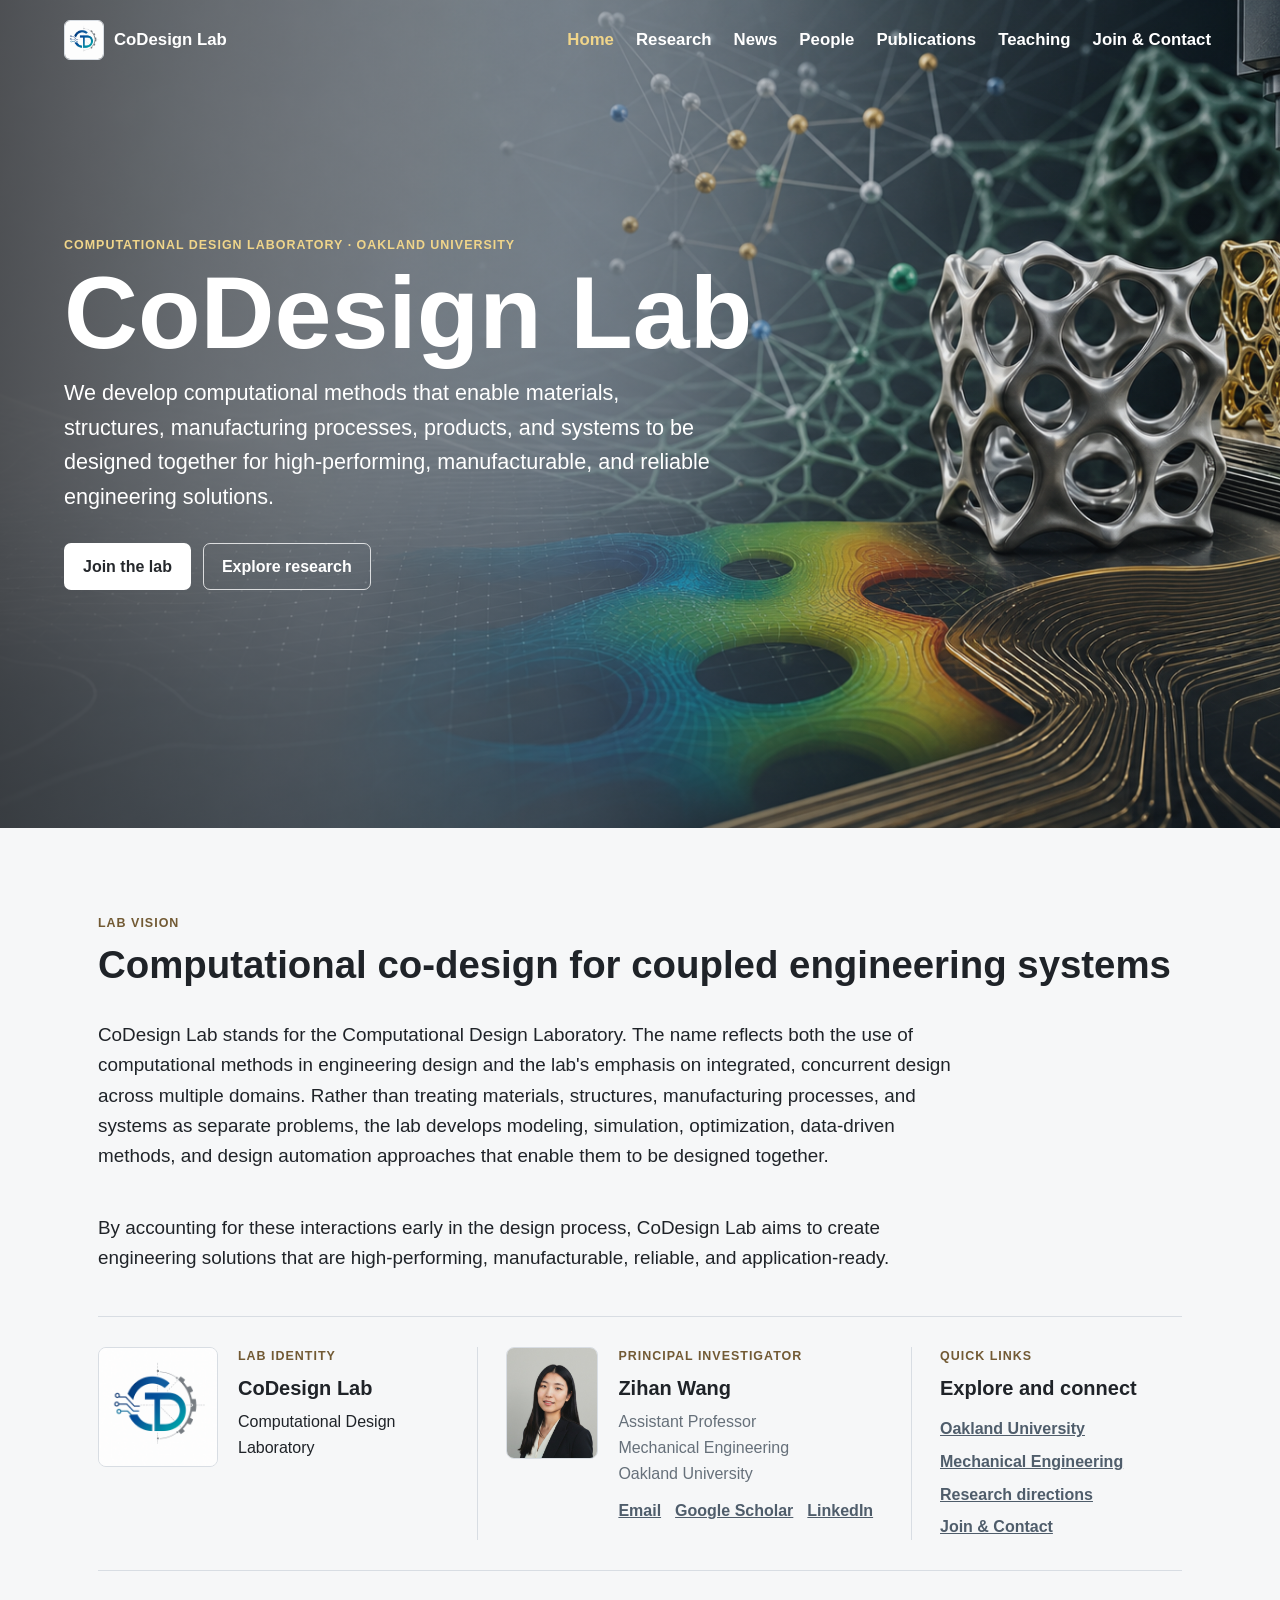
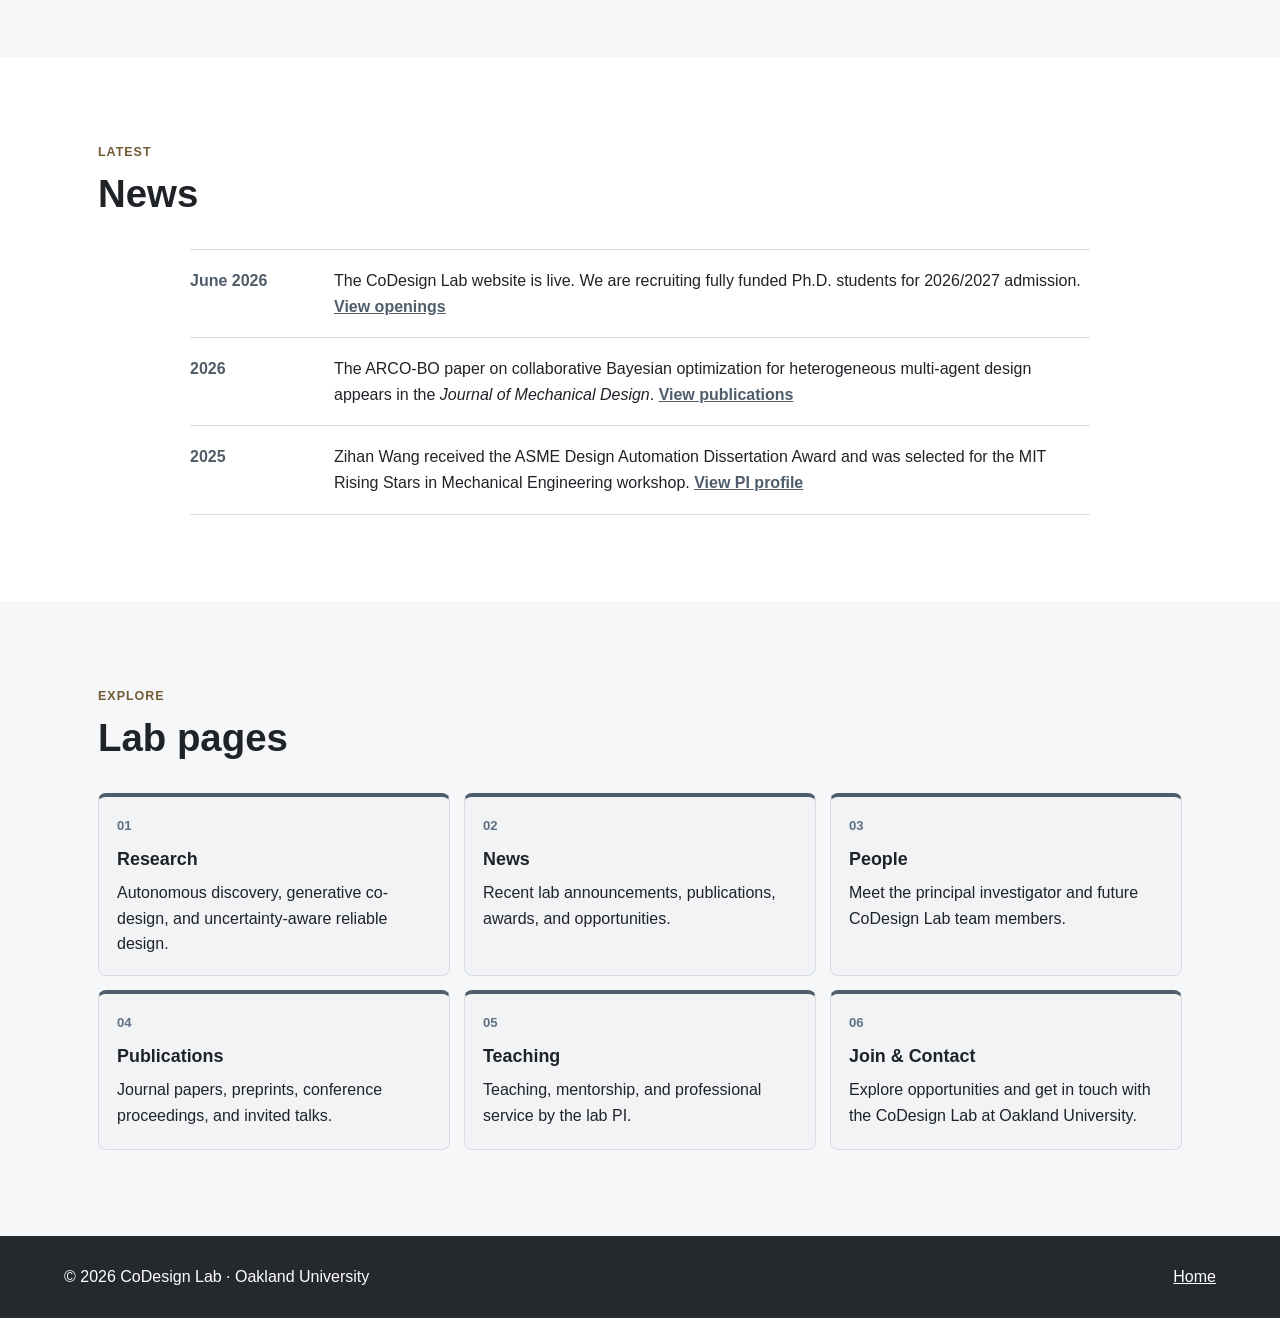
==== index.html @ 3fdaa15f "Use provided CoDesign Lab icon" ====
<!doctype html>
<html lang="en">
  <head>
    <meta charset="utf-8" />
    <meta name="viewport" content="width=device-width, initial-scale=1" />
    <meta
      name="description"
      content="CoDesign Lab at Oakland University, led by Zihan Wang. Research in computational design, optimization, simulation, data-driven methods, and design automation for coupled engineering systems."
    />
    <title>CoDesign Lab | Oakland University</title>
    <link rel="icon" type="image/png" href="assets/codesign-lab-icon.png" />
    <link rel="stylesheet" href="styles.css" />
  </head>
  <body>
    <header class="site-header" data-header>
      <a class="brand" href="index.html" aria-label="CoDesign Lab home">
        <img class="brand-mark" src="assets/codesign-lab-icon.png" alt="" />
        <span>CoDesign Lab</span>
      </a>
      <nav class="nav" aria-label="Primary navigation">
        <a class="active" href="index.html">Home</a>
        <a href="research.html">Research</a>
        <a href="news.html">News</a>
        <a href="people.html">People</a>
        <a href="publications.html">Publications</a>
        <a href="teaching.html">Teaching</a>
        <a href="join.html">Join &amp; Contact</a>
      </nav>
    </header>

    <main>
      <section class="hero" aria-label="CoDesign Lab introduction">
        <img class="hero-image" src="assets/research-hero.png" alt="AI-enabled metamaterial and advanced manufacturing research visual" />
        <div class="hero-scrim"></div>
        <div class="hero-content">
          <p class="eyebrow">Computational Design Laboratory &middot; Oakland University</p>
          <h1>CoDesign Lab</h1>
          <p class="hero-copy">
            We develop computational methods that enable materials, structures, manufacturing processes, products,
            and systems to be designed together for high-performing, manufacturable, and reliable engineering solutions.
          </p>
          <div class="hero-actions" aria-label="Homepage actions">
            <a class="button primary" href="join.html">Join the lab</a>
            <a class="button secondary" href="research.html">Explore research</a>
          </div>
        </div>
        <a class="text-link section-link" href="news.html">View all news</a>
      </section>

      <section class="intro section">
        <div class="section-heading">
          <p class="eyebrow">Lab Vision</p>
          <h2>Computational co-design for coupled engineering systems</h2>
        </div>
        <p class="lab-vision-copy">
          CoDesign Lab stands for the Computational Design Laboratory. The name reflects both the use of computational
          methods in engineering design and the lab's emphasis on integrated, concurrent design across multiple domains.
          Rather than treating materials, structures, manufacturing processes, and systems as separate problems, the lab
          develops modeling, simulation, optimization, data-driven methods, and design automation approaches that enable
          them to be designed together.
        </p>
        <p class="lab-vision-copy">
          By accounting for these interactions early in the design process, CoDesign Lab aims to create engineering
          solutions that are high-performing, manufacturable, reliable, and application-ready.
        </p>

        <div class="home-info-grid">
          <div class="home-info-panel home-lab-identity">
            <img class="home-lab-icon" src="assets/codesign-lab-icon.png" alt="CoDesign Lab icon" />
            <div>
              <p class="eyebrow">Lab Identity</p>
              <h3>CoDesign Lab</h3>
              <p>Computational Design Laboratory</p>
            </div>
          </div>

          <div class="home-info-panel home-pi-summary">
            <img src="assets/zihan-wang-headshot.jpg" alt="Portrait of Zihan Wang" />
            <div>
              <p class="eyebrow">Principal Investigator</p>
              <h3><a href="people.html#principal-investigator">Zihan Wang</a></h3>
              <p>Assistant Professor<br />Mechanical Engineering<br />Oakland University</p>
              <div class="home-pi-links">
                <a href="mailto:zihan.wang5@northwestern.edu">Email</a>
                <a href="https://scholar.google.com/citations?user=hDSJlrwAAAAJ&amp;hl=en" target="_blank" rel="noopener">Google Scholar</a>
                <a href="https://www.linkedin.com/in/zihan-wang-ai4design/" target="_blank" rel="noopener">LinkedIn</a>
              </div>
            </div>
          </div>

          <div class="home-info-panel home-quick-links">
            <p class="eyebrow">Quick Links</p>
            <h3>Explore and connect</h3>
            <a href="https://www.oakland.edu/" target="_blank" rel="noopener">Oakland University</a>
            <a href="https://www.oakland.edu/secs/departments/me/" target="_blank" rel="noopener">Mechanical Engineering</a>
            <a href="research.html">Research directions</a>
            <a href="join.html">Join &amp; Contact</a>
          </div>
        </div>
      </section>

      <section class="section band" id="news">
        <div class="section-heading">
          <p class="eyebrow">Latest</p>
          <h2>News</h2>
        </div>
        <div class="news-list">
          <article>
            <time datetime="2026-06">June 2026</time>
            <p>
              The CoDesign Lab website is live. We are recruiting fully funded Ph.D. students for 2026/2027 admission.
              <a class="text-link" href="join.html">View openings</a>
            </p>
          </article>
          <article>
            <time datetime="2026">2026</time>
            <p>
              The ARCO-BO paper on collaborative Bayesian optimization for heterogeneous multi-agent design appears in the <em>Journal of Mechanical Design</em>.
              <a class="text-link" href="publications.html">View publications</a>
            </p>
          </article>
          <article>
            <time datetime="2025">2025</time>
            <p>
              Zihan Wang received the ASME Design Automation Dissertation Award and was selected for the MIT Rising Stars in Mechanical Engineering workshop.
              <a class="text-link" href="people.html">View PI profile</a>
            </p>
          </article>
        </div>
      </section>

      <section class="section">
        <div class="section-heading">
          <p class="eyebrow">Explore</p>
          <h2>Lab pages</h2>
        </div>
        <div class="page-card-grid">
          <a class="page-card page-card-research" href="research.html">
            <span class="number">01</span>
            <h3>Research</h3>
            <p>Autonomous discovery, generative co-design, and uncertainty-aware reliable design.</p>
          </a>
          <a class="page-card page-card-news" href="news.html">
            <span class="number">02</span>
            <h3>News</h3>
            <p>Recent lab announcements, publications, awards, and opportunities.</p>
          </a>
          <a class="page-card page-card-people" href="people.html">
            <span class="number">03</span>
            <h3>People</h3>
            <p>Meet the principal investigator and future CoDesign Lab team members.</p>
          </a>
          <a class="page-card page-card-publications" href="publications.html">
            <span class="number">04</span>
            <h3>Publications</h3>
            <p>Journal papers, preprints, conference proceedings, and invited talks.</p>
          </a>
          <a class="page-card page-card-teaching" href="teaching.html">
            <span class="number">05</span>
            <h3>Teaching</h3>
            <p>Teaching, mentorship, and professional service by the lab PI.</p>
          </a>
          <a class="page-card page-card-join" href="join.html">
            <span class="number">06</span>
            <h3>Join &amp; Contact</h3>
            <p>Explore opportunities and get in touch with the CoDesign Lab at Oakland University.</p>
          </a>
        </div>
      </section>
    </main>

    <footer class="footer">
      <span>&copy; <span data-year></span> CoDesign Lab &middot; Oakland University</span>
      <a href="index.html">Home</a>
    </footer>

    <script src="script.js"></script>
  </body>
</html>
---- styles.css ----
:root {
  --ink: #1f2328;
  --muted: #66707a;
  --line: #d8dde3;
  --paper: #f6f7f8;
  --white: #ffffff;
  --green: #4f5d6b;
  --gold: #725a34;
  --gold-bright: #f0d58a;
  --blue: #5f7184;
  --charcoal: #25282c;
  --shadow: 0 18px 50px rgba(31, 35, 40, 0.12);
}

* {
  box-sizing: border-box;
}

html {
  scroll-behavior: smooth;
}

body {
  margin: 0;
  color: var(--ink);
  background: var(--paper);
  font-family: "Inter", "Segoe UI", Arial, sans-serif;
  line-height: 1.6;
}

a {
  color: inherit;
}

.site-header {
  position: fixed;
  top: 0;
  left: 0;
  z-index: 20;
  display: flex;
  width: 100%;
  align-items: center;
  justify-content: space-between;
  gap: 24px;
  padding: 18px clamp(18px, 5vw, 72px);
  color: var(--white);
  transition: background 180ms ease, box-shadow 180ms ease, color 180ms ease;
}

.site-header.is-scrolled {
  color: var(--ink);
  background: rgba(246, 247, 248, 0.94);
  box-shadow: 0 8px 24px rgba(31, 35, 40, 0.1);
  backdrop-filter: blur(14px);
}

.brand {
  display: inline-flex;
  align-items: center;
  gap: 10px;
  font-size: 1.05rem;
  font-weight: 800;
  text-decoration: none;
}

.brand-mark {
  display: block;
  width: 40px;
  height: 40px;
  border: 1px solid var(--line);
  border-radius: 6px;
  object-fit: cover;
}

.nav {
  display: flex;
  flex-wrap: wrap;
  justify-content: flex-end;
  gap: 8px 12px;
  font-size: 1.05rem;
  font-weight: 650;
}

.nav a {
  display: inline-flex;
  min-height: 44px;
  align-items: center;
  padding: 7px 5px;
  text-decoration: none;
}

.nav a.active {
  color: var(--gold-bright);
}

.nav a:hover {
  color: var(--gold-bright);
}

.site-header.is-scrolled .nav a.active,
.site-header.is-scrolled .nav a:hover {
  color: var(--gold);
}

.hero {
  position: relative;
  min-height: 92vh;
  display: grid;
  align-items: end;
  overflow: hidden;
  padding: 120px clamp(18px, 5vw, 72px) 72px;
}

.hero-image,
.hero-scrim {
  position: absolute;
  inset: 0;
  width: 100%;
  height: 100%;
}

.hero-image {
  object-fit: cover;
  object-position: center;
}

.hero-scrim {
  background: linear-gradient(90deg, rgba(37, 40, 44, 0.78), rgba(79, 93, 107, 0.42) 44%, rgba(95, 113, 132, 0.1) 76%);
}

.hero-content {
  position: relative;
  z-index: 1;
  max-width: 760px;
  color: var(--white);
}

.page-hero {
  padding: 150px clamp(18px, 5vw, 72px) 82px;
  color: var(--white);
  background:
    linear-gradient(90deg, rgba(37, 40, 44, 0.94), rgba(79, 93, 107, 0.78)),
    url("assets/research-hero.png") center / cover;
}

.page-hero h1,
.page-hero p {
  max-width: 860px;
}

.page-hero h1 {
  font-size: clamp(2.35rem, 4vw, 3.8rem);
  line-height: 1.02;
}

.page-hero > p:not(.eyebrow) {
  margin-bottom: 0;
  font-size: clamp(1.05rem, 2vw, 1.28rem);
}

.page-hero > .text-link {
  display: inline-block;
  margin-top: 16px;
  color: var(--gold-bright);
}

.page-hero > .text-link:hover {
  color: var(--white);
}

.eyebrow {
  margin: 0 0 10px;
  color: var(--gold);
  font-size: 0.78rem;
  font-weight: 800;
  letter-spacing: 0.08em;
  text-transform: uppercase;
}

.hero .eyebrow,
.page-hero .eyebrow {
  color: var(--gold-bright);
}

h1,
h2,
h3,
p {
  margin-top: 0;
}

h1 {
  margin-bottom: 16px;
  font-size: clamp(3.6rem, 8vw, 7.6rem);
  line-height: 0.92;
}

h2 {
  margin-bottom: 0;
  font-size: clamp(1.75rem, 3vw, 2.8rem);
  line-height: 1.1;
}

h3 {
  margin-bottom: 10px;
  font-size: 1.12rem;
  line-height: 1.25;
}

.hero-copy {
  max-width: 650px;
  margin-bottom: 28px;
  font-size: clamp(1.05rem, 2vw, 1.35rem);
}

.hero-actions {
  display: flex;
  flex-wrap: wrap;
  gap: 12px;
}

.button {
  display: inline-flex;
  min-height: 46px;
  align-items: center;
  justify-content: center;
  border: 1px solid rgba(255, 255, 255, 0.78);
  border-radius: 7px;
  padding: 10px 18px;
  font-weight: 760;
  text-decoration: none;
}

.button.primary {
  color: var(--charcoal);
  background: var(--white);
}

.button.secondary {
  color: var(--white);
}

.section {
  max-width: 1180px;
  margin: 0 auto;
  padding: 86px clamp(18px, 5vw, 48px);
}

.section[id] {
  scroll-margin-top: 88px;
}

.band {
  max-width: none;
  background: var(--white);
}

.band > * {
  max-width: 1084px;
  margin-right: auto;
  margin-left: auto;
}

.section-heading {
  margin-bottom: 34px;
}

.section-heading.split {
  display: flex;
  align-items: end;
  justify-content: space-between;
  gap: 28px;
}

.intro-grid {
  display: grid;
  grid-template-columns: minmax(0, 1.15fr) minmax(300px, 0.85fr);
  gap: 42px;
  align-items: start;
}

.intro-grid > p {
  max-width: 720px;
  font-size: 1.18rem;
}

.facts {
  display: grid;
  gap: 14px;
  margin: 0;
}

.facts div,
.contact-card {
  border: 1px solid var(--line);
  border-radius: 8px;
  background: var(--white);
  box-shadow: var(--shadow);
}

.facts div {
  padding: 18px;
}

dt {
  color: var(--muted);
  font-size: 0.78rem;
  font-weight: 800;
  text-transform: uppercase;
}

dd {
  margin: 5px 0 0;
  font-weight: 700;
}

.useful-links {
  display: grid;
  gap: 6px;
}

.useful-links a {
  color: var(--green);
}

.lab-vision-copy {
  max-width: 860px;
  margin-bottom: 42px;
  font-size: 1.18rem;
}

.home-info-grid {
  display: grid;
  grid-template-columns: minmax(0, 1.05fr) minmax(0, 1.2fr) minmax(220px, 0.75fr);
  border-top: 1px solid var(--line);
  border-bottom: 1px solid var(--line);
  padding: 30px 0;
}

.home-info-panel {
  min-width: 0;
  padding: 0 28px;
}

.home-info-panel:first-child {
  padding-left: 0;
}

.home-info-panel + .home-info-panel {
  border-left: 1px solid var(--line);
}

.home-info-panel h3 {
  margin-bottom: 8px;
  font-size: 1.25rem;
}

.home-info-panel h3 a {
  text-decoration: none;
}

.home-info-panel p:last-child {
  margin-bottom: 0;
}

.home-lab-identity,
.home-pi-summary {
  display: grid;
  grid-template-columns: auto minmax(0, 1fr);
  gap: 20px;
  align-items: start;
}

.home-lab-icon {
  display: block;
  width: 120px;
  height: 120px;
  border: 1px solid var(--line);
  border-radius: 8px;
  object-fit: cover;
}

.home-pi-summary > img {
  display: block;
  width: 92px;
  height: 112px;
  border: 1px solid var(--line);
  border-radius: 8px;
  object-fit: cover;
  object-position: center 32%;
}

.home-pi-summary > div > p:not(.eyebrow) {
  margin-bottom: 12px;
  color: var(--muted);
}

.home-pi-links {
  display: flex;
  flex-wrap: wrap;
  gap: 6px 14px;
}

.home-pi-links a,
.home-quick-links a {
  color: var(--green);
  font-weight: 800;
}

.home-quick-links {
  display: grid;
  align-content: start;
  gap: 7px;
}

.home-quick-links .eyebrow {
  margin-bottom: 3px;
}

.research-grid {
  display: grid;
  grid-template-columns: repeat(3, minmax(0, 1fr));
  gap: 18px;
}

.page-card-grid {
  display: grid;
  grid-template-columns: repeat(3, minmax(0, 1fr));
  gap: 14px;
}

.page-card {
  position: relative;
  display: block;
  min-height: 160px;
  overflow: hidden;
  border: 1px solid var(--line);
  border-top: 4px solid var(--green);
  border-radius: 8px;
  padding: 18px;
  color: var(--ink);
  background: #f1f3f5;
  text-decoration: none;
  transition: color 180ms ease, transform 160ms ease, box-shadow 160ms ease;
}

.page-card::before {
  position: absolute;
  inset: 0;
  z-index: 0;
  background:
    linear-gradient(rgba(31, 35, 40, 0.72), rgba(31, 35, 40, 0.82)),
    var(--card-image) center / cover no-repeat;
  content: "";
  opacity: 0;
  transform: scale(1.04);
  transition: opacity 180ms ease, transform 240ms ease;
}

.page-card > * {
  position: relative;
  z-index: 1;
}

.page-card .number {
  margin-bottom: 12px;
}

.page-card p {
  margin-bottom: 0;
}

.page-card:hover,
.page-card:focus-visible {
  color: var(--white);
  box-shadow: var(--shadow);
  transform: translateY(-2px);
}

.page-card:hover::before,
.page-card:focus-visible::before {
  opacity: 1;
  transform: scale(1);
}

.page-card:hover .number,
.page-card:focus-visible .number {
  color: var(--gold-bright);
}

.page-card-research {
  --card-image: url("assets/research-thrusts-overview.png");
}

.page-card-news {
  --card-image: url("assets/research-hero.png");
}

.page-card-people {
  --card-image: url("assets/zihan-wang-headshot.jpg");
}

.page-card-publications {
  --card-image: url("assets/research-hero.png");
}

.page-card-teaching {
  --card-image: url("assets/research-hero.png");
}

.page-card-join {
  --card-image: url("assets/codesign-lab-icon.png");
}

.page-card-people::before {
  background-position: center 28%;
}

.research-grid article {
  border-top: 4px solid var(--green);
  border-radius: 8px;
  padding: 24px;
  background: #f1f3f5;
}

.research-overview {
  display: grid;
  gap: 48px;
}

.research-figure {
  margin: 0;
  border: 1px solid var(--line);
  border-radius: 8px;
  padding: clamp(12px, 2vw, 22px);
  background: var(--white);
}

.research-figure img {
  display: block;
  width: 100%;
  height: auto;
}

.research-figure figcaption {
  margin-top: 14px;
  color: var(--muted);
  font-size: 0.9rem;
}

.overview-figure {
  width: 85%;
  margin-right: auto;
  margin-left: auto;
}

.research-direction-grid {
  display: grid;
  grid-template-columns: repeat(3, minmax(0, 1fr));
  gap: 18px;
}

.research-direction-card {
  position: relative;
  display: flex;
  min-height: 300px;
  flex-direction: column;
  overflow: hidden;
  border: 1px solid var(--line);
  border-top: 4px solid var(--green);
  border-radius: 8px;
  padding: 26px;
  background: var(--white);
  text-decoration: none;
  transition: border-color 160ms ease, box-shadow 160ms ease, transform 160ms ease;
}

.research-direction-card::before {
  position: absolute;
  inset: 0;
  z-index: 0;
  background:
    linear-gradient(rgba(255, 255, 255, 0.74), rgba(246, 247, 248, 0.88)),
    var(--direction-image) center / contain no-repeat;
  content: "";
  opacity: 0;
  transform: scale(1.04);
  transition: opacity 180ms ease, transform 240ms ease;
}

.research-direction-card > * {
  position: relative;
  z-index: 1;
}

.research-direction-card:hover,
.research-direction-card:focus-visible {
  border-color: var(--blue);
  box-shadow: var(--shadow);
  transform: translateY(-2px);
}

.research-direction-card:hover::before,
.research-direction-card:focus-visible::before {
  opacity: 1;
  transform: scale(1);
}

.research-direction-autonomous {
  --direction-image: url("assets/research-autonomous-agents.png");
}

.research-direction-codesign {
  --direction-image: url("assets/research-generative-codesign.png");
}

.research-direction-reliable {
  --direction-image: url("assets/research-uncertainty-propagation.png");
}

.research-direction-card h2 {
  margin-bottom: 14px;
  font-size: 1.35rem;
}

.research-direction-card .card-link {
  margin-top: auto;
  padding-top: 18px;
  color: var(--green);
  font-weight: 850;
}

.research-detail-hero h1 {
  max-width: 980px;
}

.research-detail {
  display: grid;
  gap: 48px;
}

.back-link {
  width: fit-content;
  color: var(--green);
  font-weight: 850;
}

.research-detail .research-figure {
  width: min(100%, 760px);
  margin-right: auto;
  margin-left: auto;
}

.research-detail .autonomous-figure {
  width: min(100%, 380px);
}

.research-detail .codesign-figure {
  width: min(100%, 440px);
}

.research-detail .uncertainty-figure {
  width: min(100%, 420px);
}

.research-summary {
  max-width: 900px;
  margin-bottom: 0;
  font-size: 1.1rem;
}

.selected-articles {
  max-width: 960px;
  border-top: 1px solid var(--line);
  padding-top: 34px;
}

.selected-articles h2 {
  margin-bottom: 24px;
  font-size: 1.55rem;
}

.selected-articles .pub-list {
  margin-bottom: 0;
}

.direction-nav {
  display: flex;
  justify-content: space-between;
  gap: 20px;
}

.direction-nav a {
  display: grid;
  gap: 3px;
  text-decoration: none;
}

.direction-nav a:last-child {
  margin-left: auto;
  text-align: right;
}

.direction-nav span {
  color: var(--muted);
  font-size: 0.8rem;
  font-weight: 750;
  text-transform: uppercase;
}

.direction-nav strong {
  color: var(--green);
}

.number {
  display: block;
  margin-bottom: 22px;
  color: var(--blue);
  font-size: 0.82rem;
  font-weight: 900;
}

.pi-profile {
  display: grid;
  grid-template-columns: 300px minmax(0, 1fr);
  gap: clamp(28px, 5vw, 52px);
  align-items: start;
  max-width: 1040px;
}

.pi-avatar {
  display: block;
  width: min(300px, 100%);
  height: auto;
  aspect-ratio: 1;
  border-radius: 8px;
  border: 1px solid var(--line);
  object-fit: cover;
  object-position: center 32%;
}

.pi-sidebar {
  width: min(300px, 100%);
}

.profile-links {
  display: flex;
  flex-wrap: wrap;
  gap: 8px 16px;
  margin-top: 14px;
}

.profile-links a {
  color: var(--green);
  font-weight: 850;
}

.pi-introduction h2 {
  margin-bottom: 8px;
}

.pi-introduction > p:not(.eyebrow):not(.role) {
  max-width: 760px;
  margin-bottom: 14px;
}

.role {
  margin-bottom: 14px;
  color: var(--green);
  font-weight: 850;
}

.inline-actions {
  display: flex;
  flex-wrap: wrap;
  gap: 14px;
  margin-top: 20px;
}

.inline-actions a {
  color: var(--green);
  font-weight: 850;
}

.wide-copy {
  max-width: 820px;
  font-size: 1.14rem;
}

.news-list {
  max-width: 900px;
  border-top: 1px solid var(--line);
}

.news-list article {
  display: grid;
  grid-template-columns: 120px minmax(0, 1fr);
  gap: 24px;
  padding: 18px 0;
  border-bottom: 1px solid var(--line);
}

.news-list time {
  color: var(--green);
  font-weight: 850;
}

.news-list p {
  margin: 0;
}

.section-link {
  display: inline-block;
  margin-top: 24px;
}

.text-link {
  color: var(--green);
  font-weight: 850;
}

.metric {
  max-width: 260px;
  margin: 0;
  color: var(--muted);
}

.metric strong {
  color: var(--green);
  font-size: 2.2rem;
  line-height: 1;
}

.pub-list {
  display: grid;
  gap: 18px;
  padding-left: 22px;
}

.pub-category {
  max-width: 1084px;
  margin: 34px auto 14px;
  color: var(--green);
  font-size: 1rem;
  text-transform: uppercase;
}

.pub-list li::marker {
  color: var(--gold);
  font-weight: 900;
}

.publication-link {
  display: inline-block;
  margin-left: 8px;
  color: var(--green);
  font-size: 0.9rem;
  font-weight: 850;
  white-space: nowrap;
}

.two-column {
  display: grid;
  grid-template-columns: repeat(2, minmax(0, 1fr));
  gap: 32px;
}

.two-column > div {
  border-left: 4px solid var(--blue);
  padding-left: 22px;
}

.course-section {
  max-width: 900px;
}

.course-section > div {
  border-left: 4px solid var(--blue);
  padding-left: 22px;
}

.opening-columns h2 {
  font-size: clamp(1.6rem, 3vw, 2.15rem);
}

.opening-columns li {
  line-height: 1.55;
}

.recruitment-content {
  max-width: 920px;
}

.recruitment-content > p:first-child {
  max-width: 820px;
  font-size: 1.14rem;
}

.recruitment-block {
  max-width: 820px;
  margin-top: 42px;
}

.recruitment-block h2 {
  margin-bottom: 16px;
  font-size: 1.55rem;
}

.recruitment-block a:not(.text-link) {
  color: var(--green);
  font-weight: 750;
}

.recruitment-contact {
  width: min(100%, 420px);
  margin-top: 42px;
  box-shadow: none;
}

.visitor-map-block {
  width: fit-content;
  max-width: 100%;
  margin-right: auto;
  margin-left: auto;
}

.visitor-map {
  line-height: 0;
}

.visitor-map canvas,
.visitor-map iframe {
  max-width: 100%;
}

.opportunity-grid {
  display: grid;
  grid-template-columns: repeat(3, minmax(0, 1fr));
  gap: 18px;
}

.opportunity-grid article {
  min-height: 220px;
  border: 1px solid var(--line);
  border-radius: 8px;
  padding: 24px;
  background: #f6f7f8;
}

.opportunity-grid h3 {
  color: var(--green);
}

ul {
  padding-left: 20px;
}

li + li {
  margin-top: 10px;
}

.contact {
  display: grid;
  grid-template-columns: minmax(0, 1fr) 360px;
  gap: 40px;
  align-items: center;
}

.contact-card {
  display: grid;
  gap: 8px;
  padding: 24px;
}

.contact-card a {
  color: var(--green);
  font-weight: 850;
}

.footer {
  display: flex;
  justify-content: space-between;
  gap: 18px;
  padding: 28px clamp(18px, 5vw, 72px);
  color: var(--white);
  background: var(--charcoal);
}

@media (max-width: 820px) {
  .site-header {
    position: absolute;
    align-items: flex-start;
  }

  .nav {
    gap: 10px 14px;
    font-size: 0.86rem;
  }

  .hero {
    min-height: 760px;
    padding-top: 138px;
  }

  .hero-scrim {
    background: linear-gradient(180deg, rgba(37, 40, 44, 0.82), rgba(79, 93, 107, 0.52), rgba(95, 113, 132, 0.22));
  }

  .intro-grid,
  .home-info-grid,
  .research-grid,
  .research-direction-grid,
  .page-card-grid,
  .two-column,
  .opportunity-grid,
  .contact {
    grid-template-columns: 1fr;
  }

  .home-info-grid {
    gap: 28px;
  }

  .home-info-panel,
  .home-info-panel:first-child {
    padding: 0;
  }

  .home-info-panel + .home-info-panel {
    border-top: 1px solid var(--line);
    border-left: 0;
    padding-top: 28px;
  }

  .pi-profile {
    grid-template-columns: 1fr;
  }

  .section-heading.split {
    display: block;
  }

  .news-list article {
    grid-template-columns: 1fr;
    gap: 6px;
  }

  .research-direction-card {
    min-height: 240px;
  }

}

@media (max-width: 560px) {
  .site-header {
    display: grid;
  }

  .nav {
    justify-content: flex-start;
  }

  .hero {
    min-height: 720px;
  }

  h1 {
    font-size: 3.35rem;
  }

  .section {
    padding-top: 64px;
    padding-bottom: 64px;
  }

  .footer {
    display: grid;
  }

  .direction-nav {
    display: grid;
  }

  .direction-nav a:last-child {
    margin-left: 0;
    text-align: left;
  }
}
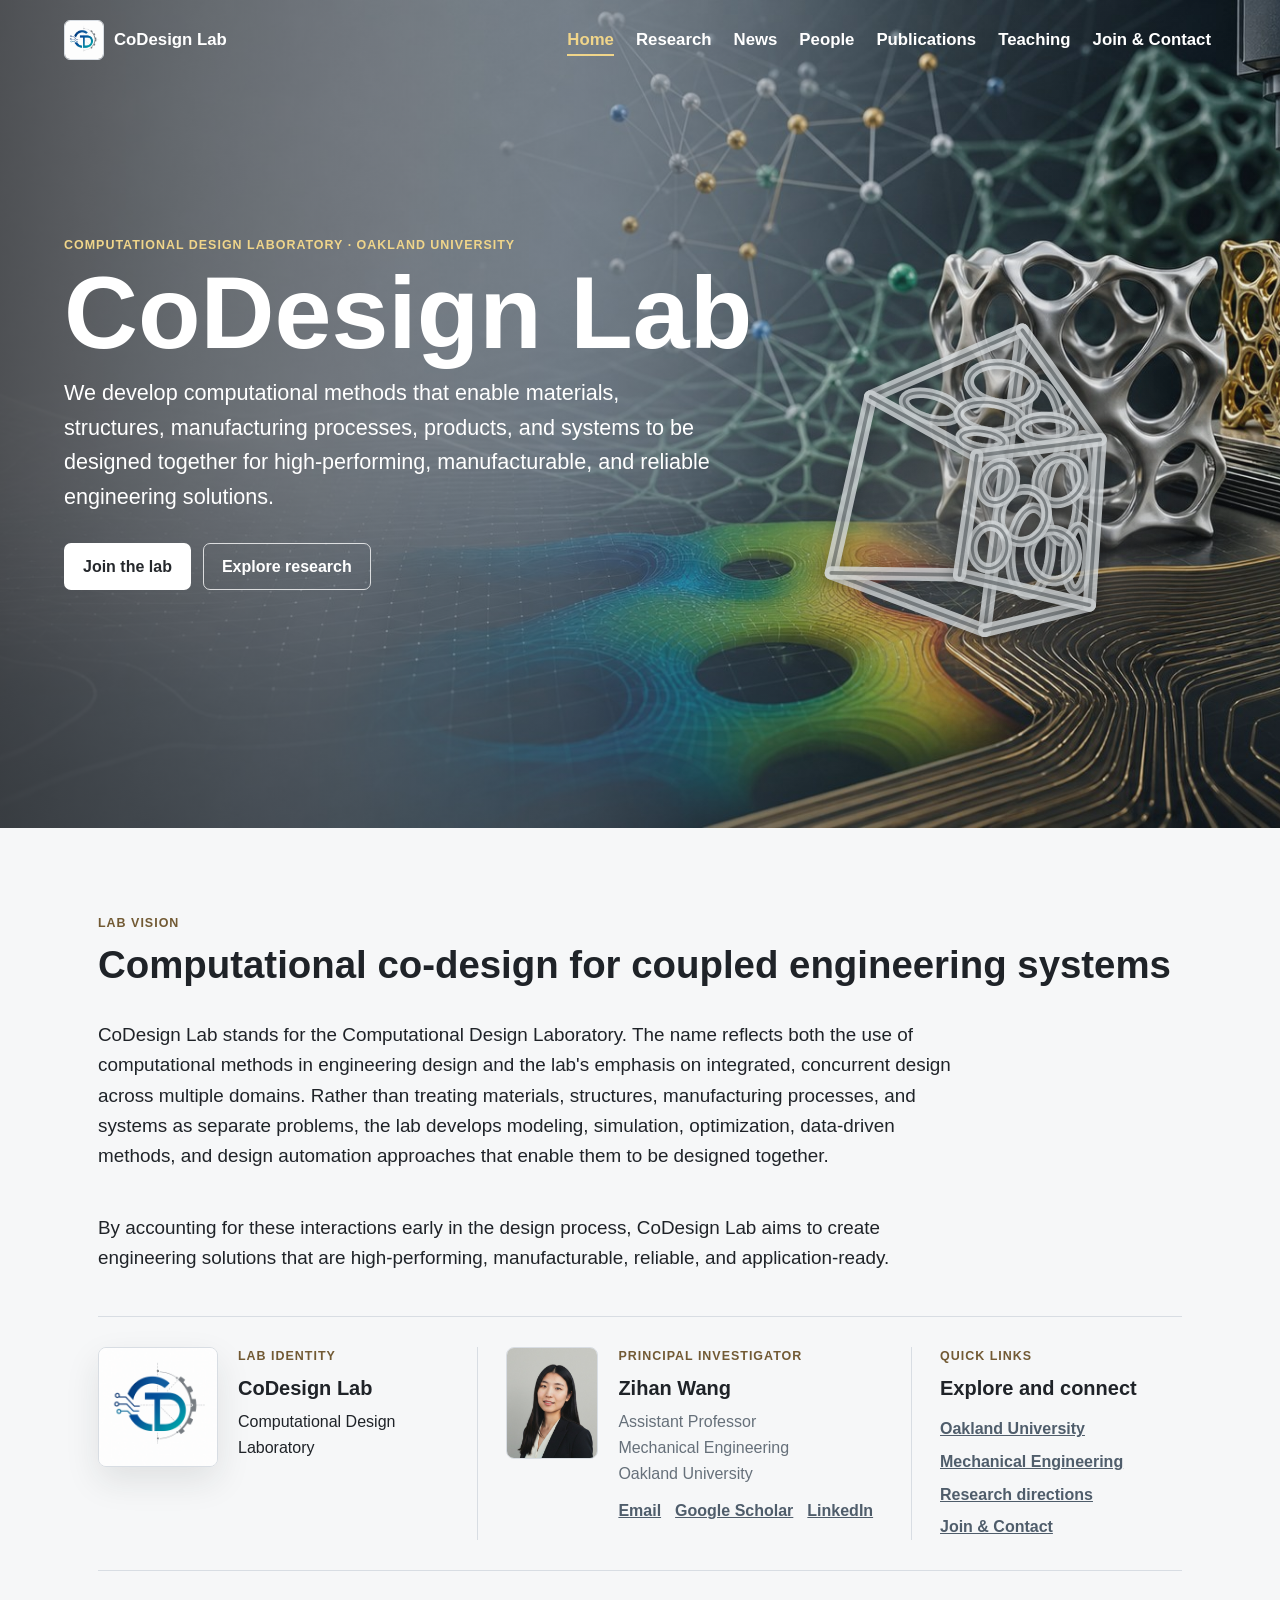
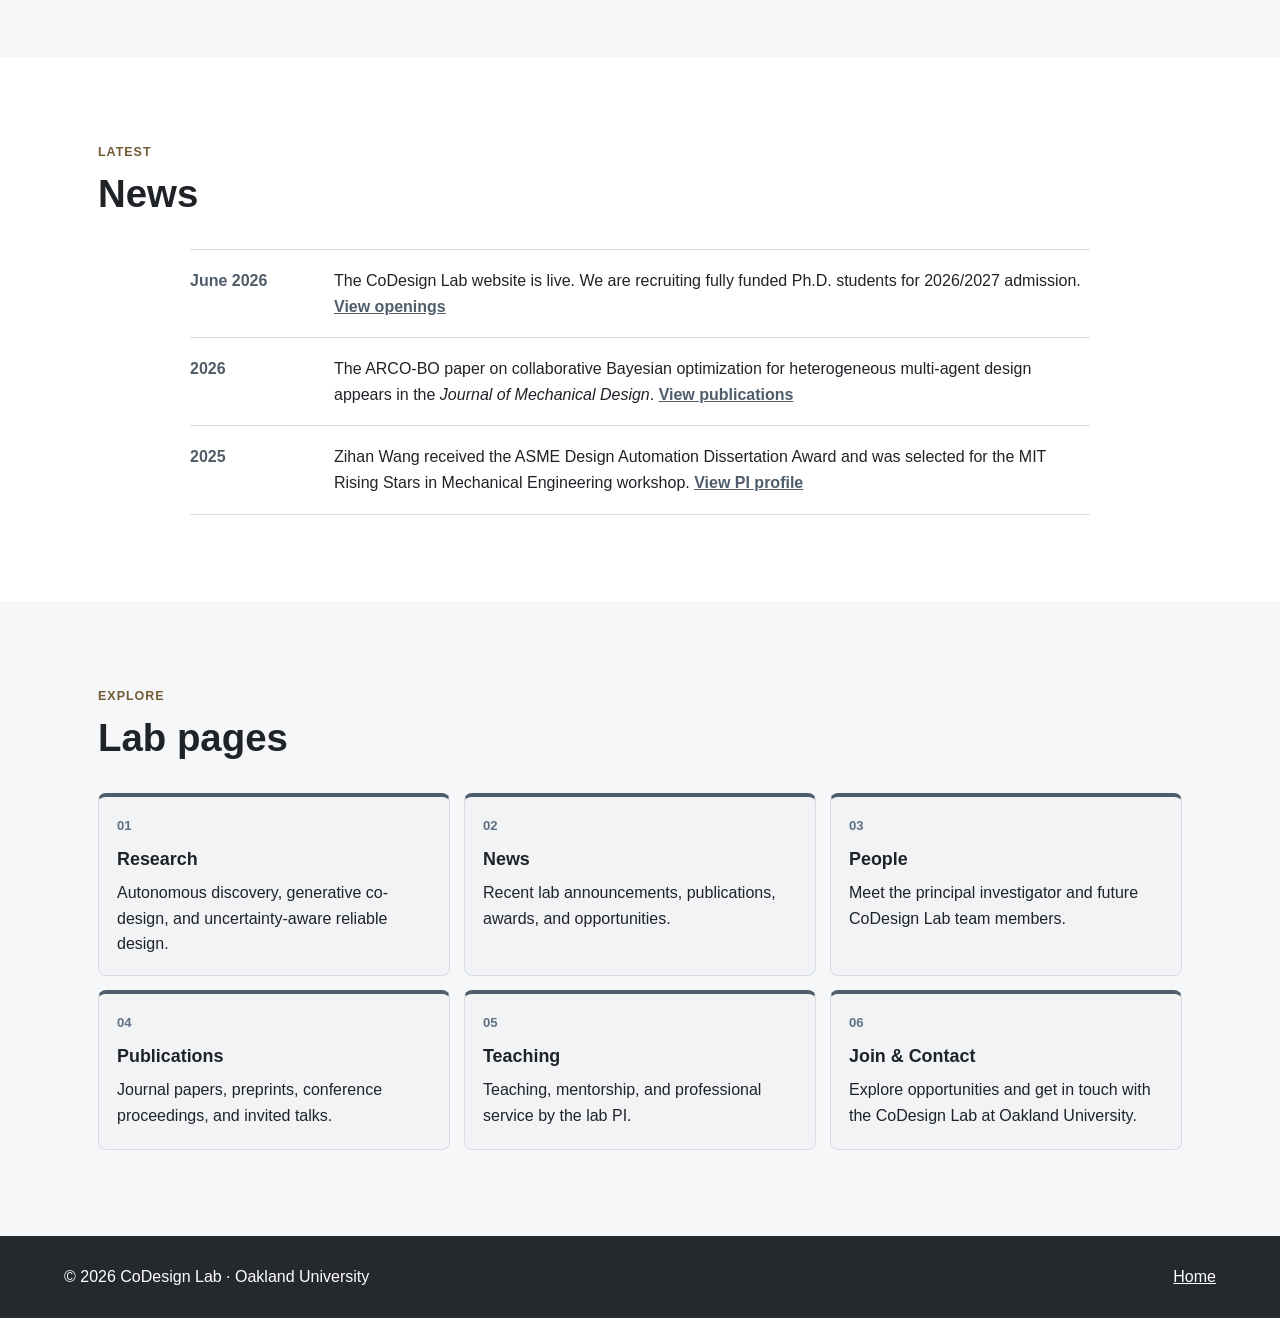
==== commit bbdc69e3: "Add interactive metamaterial hero" ====
--- a/index.html
+++ b/index.html
@@ -30,8 +30,14 @@
 
     <main>
       <section class="hero" aria-label="CoDesign Lab introduction">
-        <img class="hero-image" src="assets/research-hero.png" alt="AI-enabled metamaterial and advanced manufacturing research visual" />
+        <img class="hero-image" src="assets/codesign-interactive-hero.jpg" alt="AI-enabled computational co-design, metamaterial, and manufacturing research visual" />
         <div class="hero-scrim"></div>
+        <canvas
+          class="hero-interactive-model"
+          data-metamaterial-canvas
+          aria-label="Interactive rotating gray metamaterial model"
+          role="img"
+        ></canvas>
         <div class="hero-content">
           <p class="eyebrow">Computational Design Laboratory &middot; Oakland University</p>
           <h1>CoDesign Lab</h1>
--- a/styles.css
+++ b/styles.css
@@ -18,6 +18,43 @@
 
 html {
   scroll-behavior: smooth;
+}
+
+@keyframes softFloat {
+  0% {
+    transform: translateY(0) rotate(0deg);
+  }
+
+  50% {
+    transform: translateY(-5px) rotate(1.2deg);
+  }
+
+  100% {
+    transform: translateY(0) rotate(0deg);
+  }
+}
+
+@keyframes slowFocus {
+  0% {
+    transform: scale(1);
+  }
+
+  100% {
+    transform: scale(1.045);
+  }
+}
+
+@keyframes softGlow {
+  0%,
+  100% {
+    opacity: 0.45;
+    transform: translate3d(-6px, 6px, 0) scale(0.96);
+  }
+
+  50% {
+    opacity: 0.88;
+    transform: translate3d(4px, -4px, 0) scale(1.04);
+  }
 }
 
 body {
@@ -70,6 +107,13 @@
   border: 1px solid var(--line);
   border-radius: 6px;
   object-fit: cover;
+  transition: transform 220ms ease, box-shadow 220ms ease;
+}
+
+.brand:hover .brand-mark,
+.brand:focus-visible .brand-mark {
+  box-shadow: 0 10px 24px rgba(31, 35, 40, 0.14);
+  transform: translateY(-2px) rotate(-2deg);
 }
 
 .nav {
@@ -82,6 +126,7 @@
 }
 
 .nav a {
+  position: relative;
   display: inline-flex;
   min-height: 44px;
   align-items: center;
@@ -89,12 +134,31 @@
   text-decoration: none;
 }
 
+.nav a::after {
+  position: absolute;
+  right: 5px;
+  bottom: 6px;
+  left: 5px;
+  height: 2px;
+  background: currentColor;
+  content: "";
+  transform: scaleX(0);
+  transform-origin: left;
+  transition: transform 180ms ease;
+}
+
 .nav a.active {
   color: var(--gold-bright);
 }
 
 .nav a:hover {
   color: var(--gold-bright);
+}
+
+.nav a:hover::after,
+.nav a:focus-visible::after,
+.nav a.active::after {
+  transform: scaleX(1);
 }
 
 .site-header.is-scrolled .nav a.active,
@@ -112,7 +176,8 @@
 }
 
 .hero-image,
-.hero-scrim {
+.hero-scrim,
+.hero-interactive-model {
   position: absolute;
   inset: 0;
   width: 100%;
@@ -122,17 +187,46 @@
 .hero-image {
   object-fit: cover;
   object-position: center;
+  animation: slowFocus 18s ease-in-out infinite alternate;
 }
 
 .hero-scrim {
   background: linear-gradient(90deg, rgba(37, 40, 44, 0.78), rgba(79, 93, 107, 0.42) 44%, rgba(95, 113, 132, 0.1) 76%);
 }
 
+.hero-interactive-model {
+  z-index: 1;
+  inset: auto clamp(18px, 5vw, 72px) 11% auto;
+  width: min(37vw, 520px);
+  height: min(37vw, 520px);
+  cursor: grab;
+  filter: drop-shadow(0 24px 34px rgba(0, 0, 0, 0.22));
+  opacity: 0.92;
+  touch-action: none;
+}
+
+.hero-interactive-model:active {
+  cursor: grabbing;
+}
+
 .hero-content {
   position: relative;
-  z-index: 1;
+  z-index: 2;
   max-width: 760px;
   color: var(--white);
+  animation: heroRise 720ms ease both;
+}
+
+@keyframes heroRise {
+  from {
+    opacity: 0;
+    transform: translateY(18px);
+  }
+
+  to {
+    opacity: 1;
+    transform: translateY(0);
+  }
 }
 
 .page-hero {
@@ -229,6 +323,13 @@
   padding: 10px 18px;
   font-weight: 760;
   text-decoration: none;
+  transition: background 180ms ease, color 180ms ease, transform 180ms ease, box-shadow 180ms ease;
+}
+
+.button:hover,
+.button:focus-visible {
+  box-shadow: 0 12px 28px rgba(31, 35, 40, 0.18);
+  transform: translateY(-2px);
 }
 
 .button.primary {
@@ -244,6 +345,19 @@
   max-width: 1180px;
   margin: 0 auto;
   padding: 86px clamp(18px, 5vw, 48px);
+}
+
+.motion-ready .section,
+.motion-ready .page-hero {
+  opacity: 0;
+  transform: translateY(18px);
+  transition: opacity 520ms ease, transform 520ms ease;
+}
+
+.motion-ready .section.is-visible,
+.motion-ready .page-hero.is-visible {
+  opacity: 1;
+  transform: translateY(0);
 }
 
 .section[id] {
@@ -378,6 +492,8 @@
   border: 1px solid var(--line);
   border-radius: 8px;
   object-fit: cover;
+  animation: softFloat 5.8s ease-in-out infinite;
+  box-shadow: 0 14px 34px rgba(31, 35, 40, 0.1);
 }
 
 .home-pi-summary > img {
@@ -388,6 +504,12 @@
   border-radius: 8px;
   object-fit: cover;
   object-position: center 32%;
+  transition: transform 220ms ease, box-shadow 220ms ease;
+}
+
+.home-pi-summary > img:hover {
+  box-shadow: 0 14px 34px rgba(31, 35, 40, 0.12);
+  transform: translateY(-3px);
 }
 
 .home-pi-summary > div > p:not(.eyebrow) {
@@ -457,6 +579,22 @@
   transition: opacity 180ms ease, transform 240ms ease;
 }
 
+.page-card::after {
+  position: absolute;
+  top: 16px;
+  right: 16px;
+  z-index: 1;
+  width: 38px;
+  height: 38px;
+  border: 1px solid currentColor;
+  border-radius: 50%;
+  background: radial-gradient(circle at 35% 35%, rgba(255, 255, 255, 0.88), rgba(255, 255, 255, 0) 62%);
+  content: "";
+  opacity: 0;
+  transform: scale(0.62);
+  transition: opacity 180ms ease, transform 220ms ease;
+}
+
 .page-card > * {
   position: relative;
   z-index: 1;
@@ -474,7 +612,7 @@
 .page-card:focus-visible {
   color: var(--white);
   box-shadow: var(--shadow);
-  transform: translateY(-2px);
+  transform: translateY(-4px) rotate(-0.25deg);
 }
 
 .page-card:hover::before,
@@ -486,6 +624,13 @@
 .page-card:hover .number,
 .page-card:focus-visible .number {
   color: var(--gold-bright);
+}
+
+.page-card:hover::after,
+.page-card:focus-visible::after {
+  animation: softGlow 2.4s ease-in-out infinite;
+  opacity: 0.7;
+  transform: scale(1);
 }
 
 .page-card-research {
@@ -597,7 +742,7 @@
 .research-direction-card:focus-visible {
   border-color: var(--blue);
   box-shadow: var(--shadow);
-  transform: translateY(-2px);
+  transform: translateY(-4px);
 }
 
 .research-direction-card:hover::before,
@@ -1006,6 +1151,14 @@
     background: linear-gradient(180deg, rgba(37, 40, 44, 0.82), rgba(79, 93, 107, 0.52), rgba(95, 113, 132, 0.22));
   }
 
+  .hero-interactive-model {
+    right: 4vw;
+    bottom: 7%;
+    width: min(54vw, 360px);
+    height: min(54vw, 360px);
+    opacity: 0.58;
+  }
+
   .intro-grid,
   .home-info-grid,
   .research-grid,
@@ -1064,6 +1217,14 @@
     min-height: 720px;
   }
 
+  .hero-interactive-model {
+    right: -6vw;
+    bottom: 5%;
+    width: 66vw;
+    height: 66vw;
+    opacity: 0.34;
+  }
+
   h1 {
     font-size: 3.35rem;
   }
@@ -1086,3 +1247,20 @@
     text-align: left;
   }
 }
+
+@media (prefers-reduced-motion: reduce) {
+  *,
+  *::before,
+  *::after {
+    animation-duration: 0.001ms !important;
+    animation-iteration-count: 1 !important;
+    scroll-behavior: auto !important;
+    transition-duration: 0.001ms !important;
+  }
+
+  .motion-ready .section,
+  .motion-ready .page-hero {
+    opacity: 1;
+    transform: none;
+  }
+}
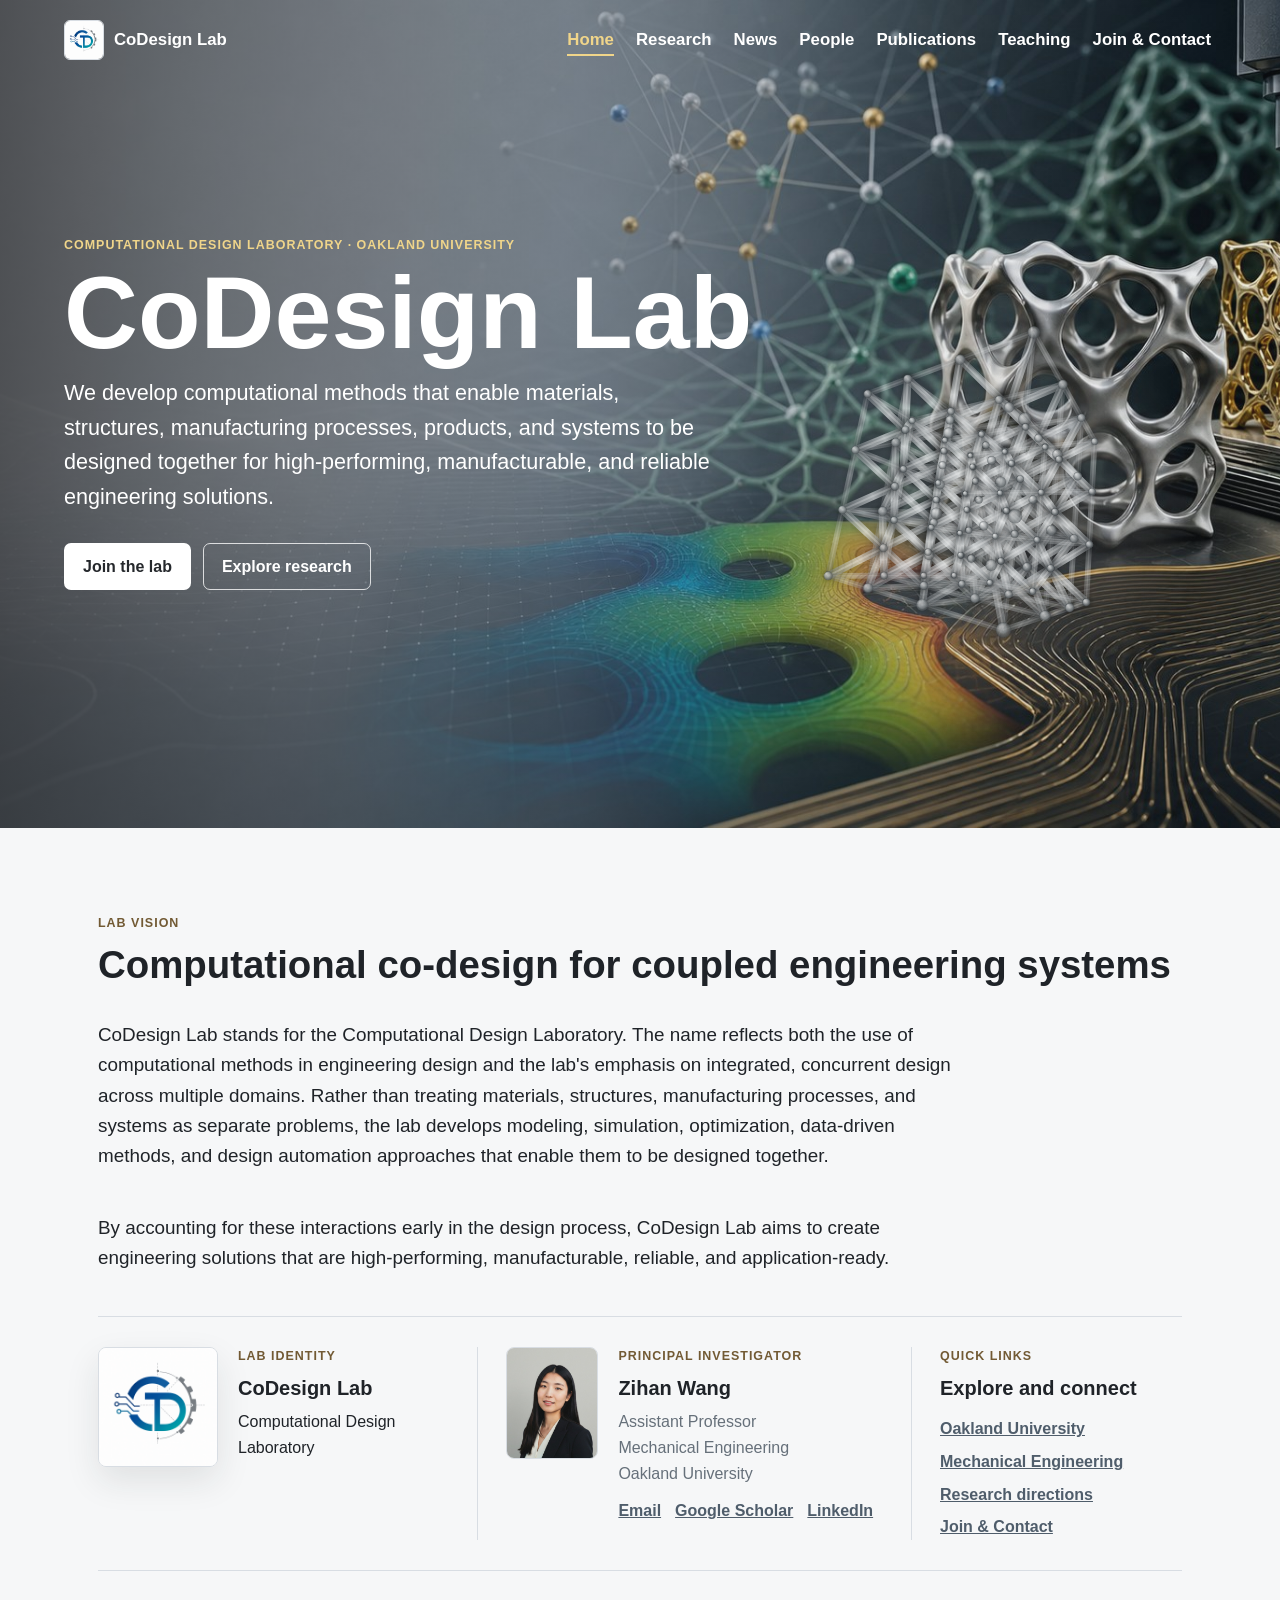
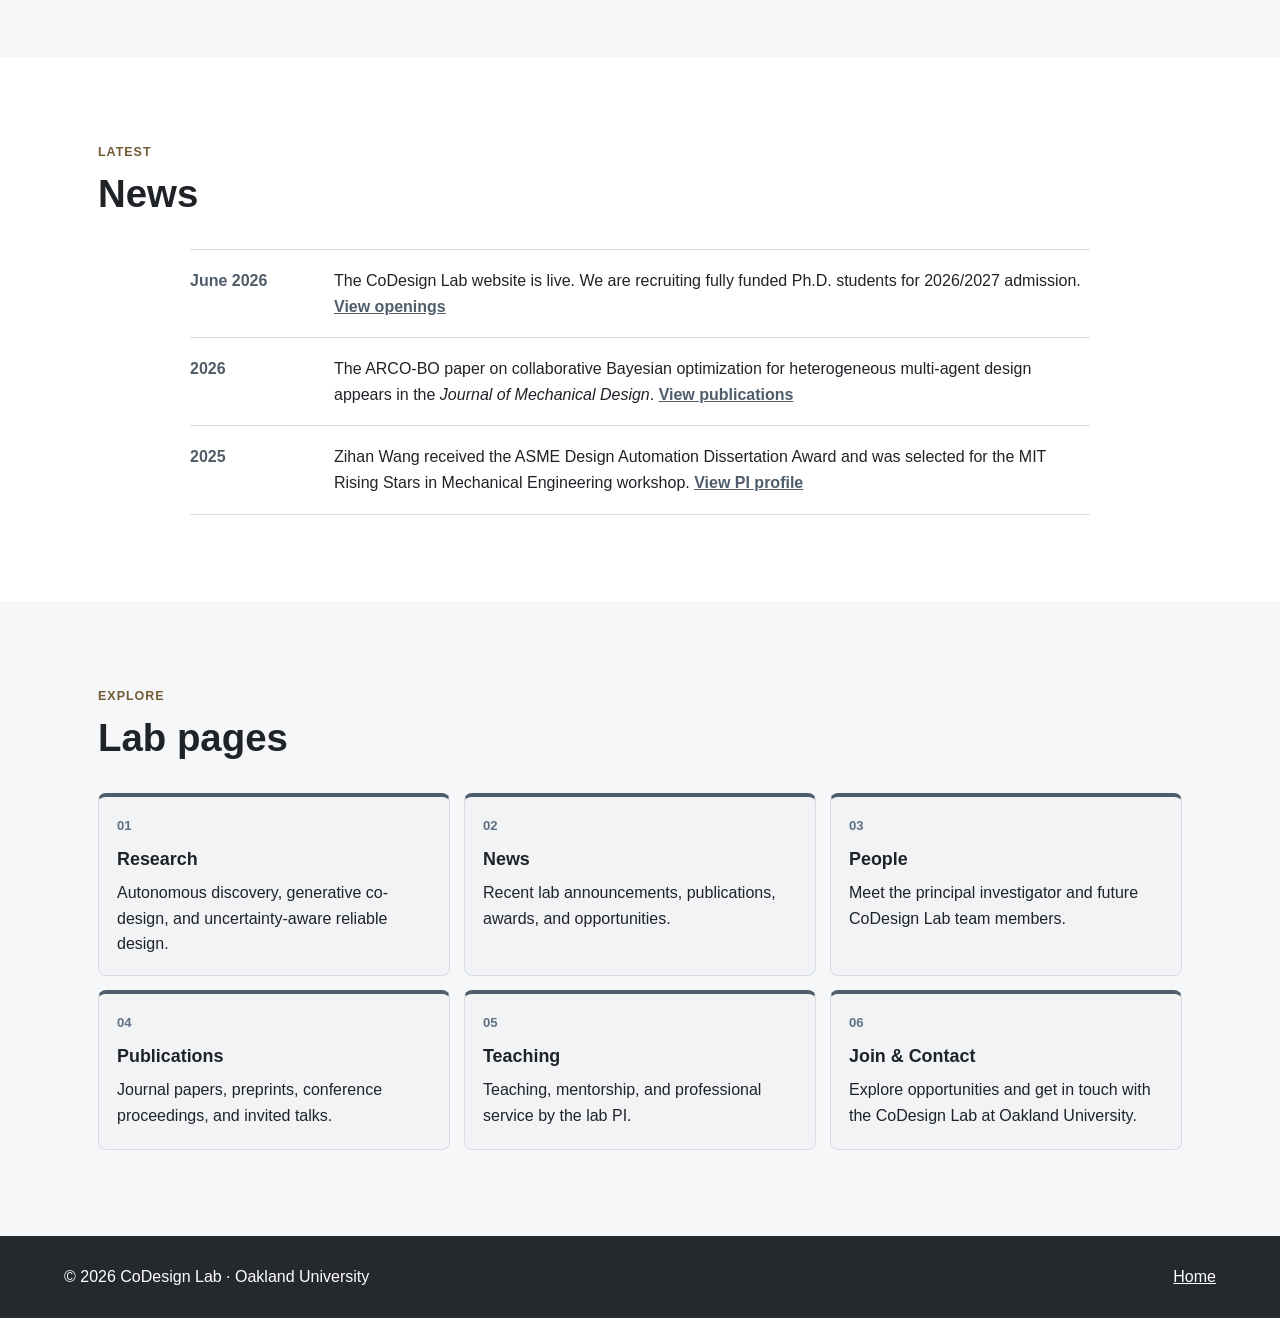
==== commit fd508511: "Improve interactive lattice structure" ====
--- a/index.html
+++ b/index.html
@@ -35,7 +35,7 @@
         <canvas
           class="hero-interactive-model"
           data-metamaterial-canvas
-          aria-label="Interactive rotating gray metamaterial model"
+          aria-label="Interactive rotating gray engineering lattice model"
           role="img"
         ></canvas>
         <div class="hero-content">
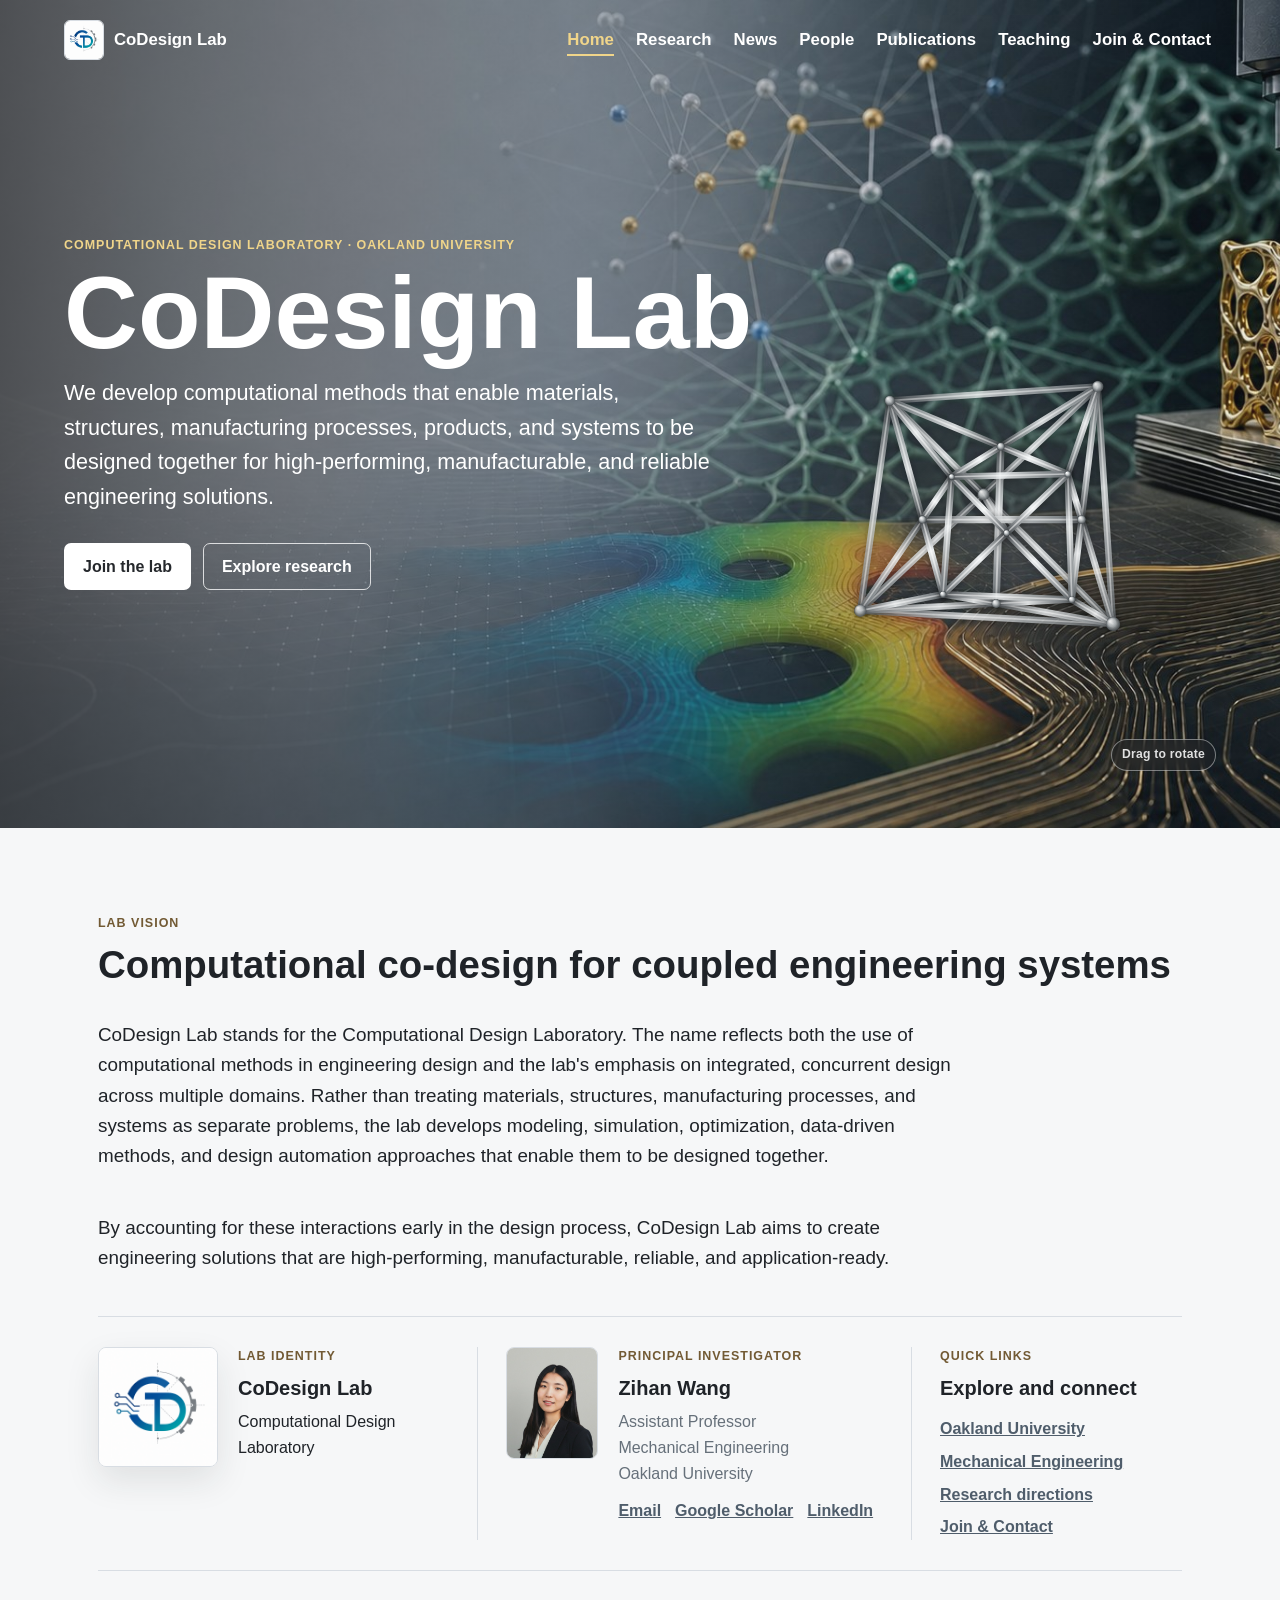
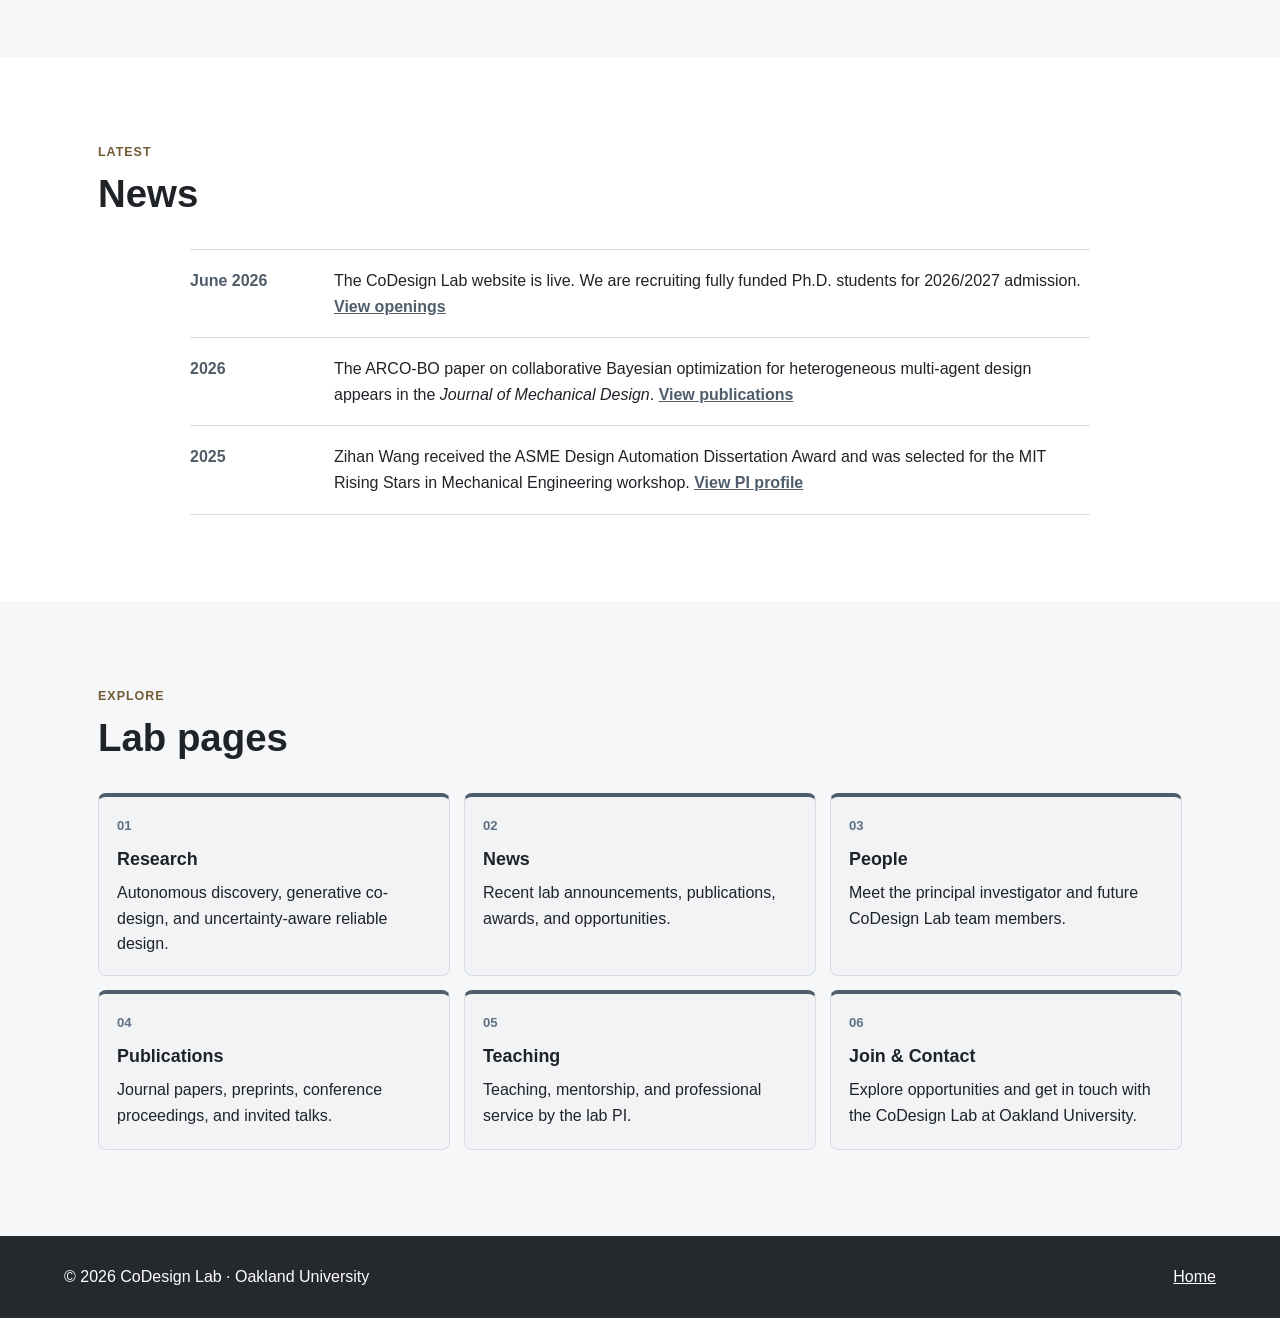
==== commit 7f718e21: "Add interactive model hint" ====
--- a/index.html
+++ b/index.html
@@ -38,6 +38,7 @@
           aria-label="Interactive rotating gray engineering lattice model"
           role="img"
         ></canvas>
+        <span class="hero-rotate-hint" aria-hidden="true">Drag to rotate</span>
         <div class="hero-content">
           <p class="eyebrow">Computational Design Laboratory &middot; Oakland University</p>
           <h1>CoDesign Lab</h1>
--- a/styles.css
+++ b/styles.css
@@ -197,16 +197,33 @@
 .hero-interactive-model {
   z-index: 1;
   inset: auto clamp(18px, 5vw, 72px) 11% auto;
-  width: min(37vw, 520px);
-  height: min(37vw, 520px);
+  width: min(34vw, 480px);
+  height: min(34vw, 480px);
   cursor: grab;
-  filter: drop-shadow(0 24px 34px rgba(0, 0, 0, 0.22));
-  opacity: 0.92;
+  filter: drop-shadow(0 20px 28px rgba(0, 0, 0, 0.3));
+  opacity: 1;
   touch-action: none;
 }
 
 .hero-interactive-model:active {
   cursor: grabbing;
+}
+
+.hero-rotate-hint {
+  position: absolute;
+  right: clamp(18px, 5vw, 72px);
+  bottom: calc(11% - 34px);
+  z-index: 2;
+  border: 1px solid rgba(255, 255, 255, 0.42);
+  border-radius: 999px;
+  padding: 5px 10px;
+  color: rgba(255, 255, 255, 0.86);
+  background: rgba(31, 35, 40, 0.36);
+  backdrop-filter: blur(8px);
+  font-size: 0.76rem;
+  font-weight: 800;
+  letter-spacing: 0.02em;
+  pointer-events: none;
 }
 
 .hero-content {
@@ -1154,9 +1171,14 @@
   .hero-interactive-model {
     right: 4vw;
     bottom: 7%;
-    width: min(54vw, 360px);
-    height: min(54vw, 360px);
-    opacity: 0.58;
+    width: min(50vw, 340px);
+    height: min(50vw, 340px);
+    opacity: 0.92;
+  }
+
+  .hero-rotate-hint {
+    right: 4vw;
+    bottom: calc(7% - 30px);
   }
 
   .intro-grid,
@@ -1218,11 +1240,17 @@
   }
 
   .hero-interactive-model {
-    right: -6vw;
+    right: -5vw;
     bottom: 5%;
-    width: 66vw;
-    height: 66vw;
-    opacity: 0.34;
+    width: 58vw;
+    height: 58vw;
+    opacity: 0.82;
+  }
+
+  .hero-rotate-hint {
+    right: 18px;
+    bottom: 18px;
+    font-size: 0.72rem;
   }
 
   h1 {
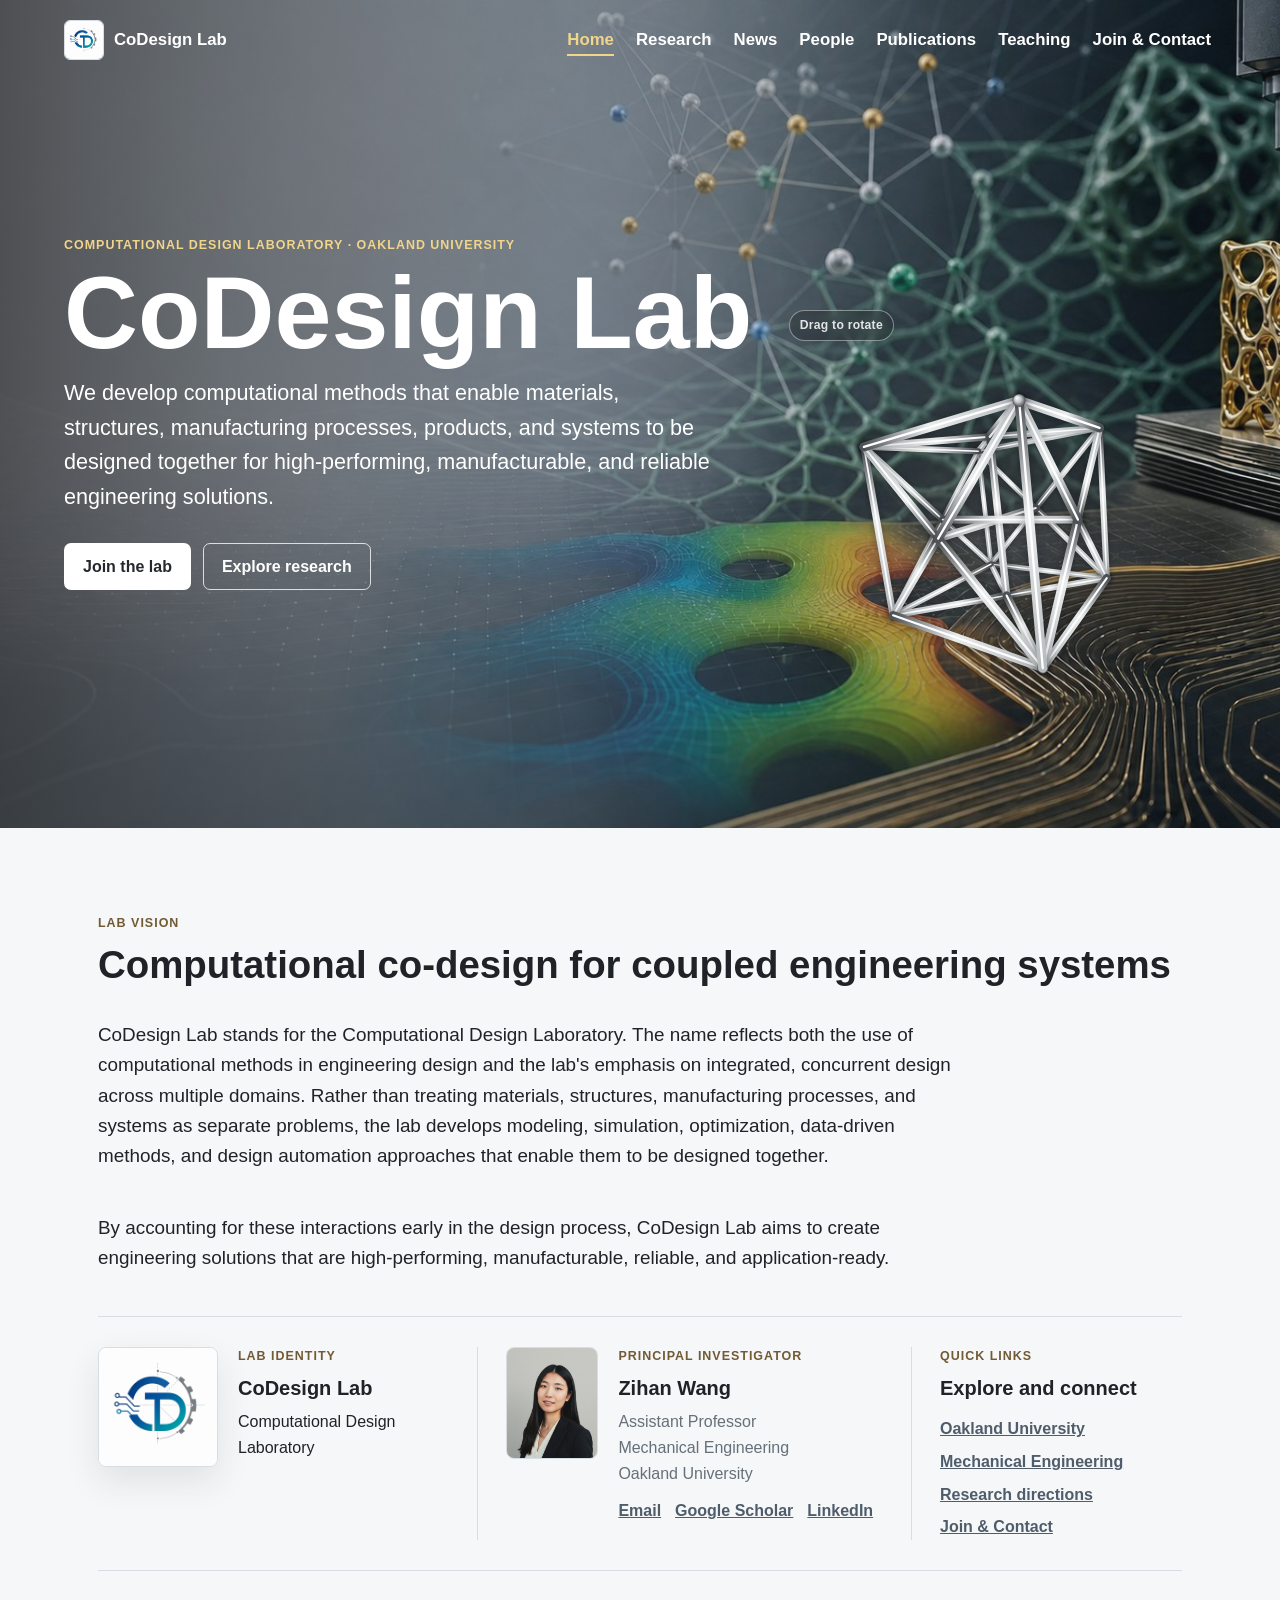
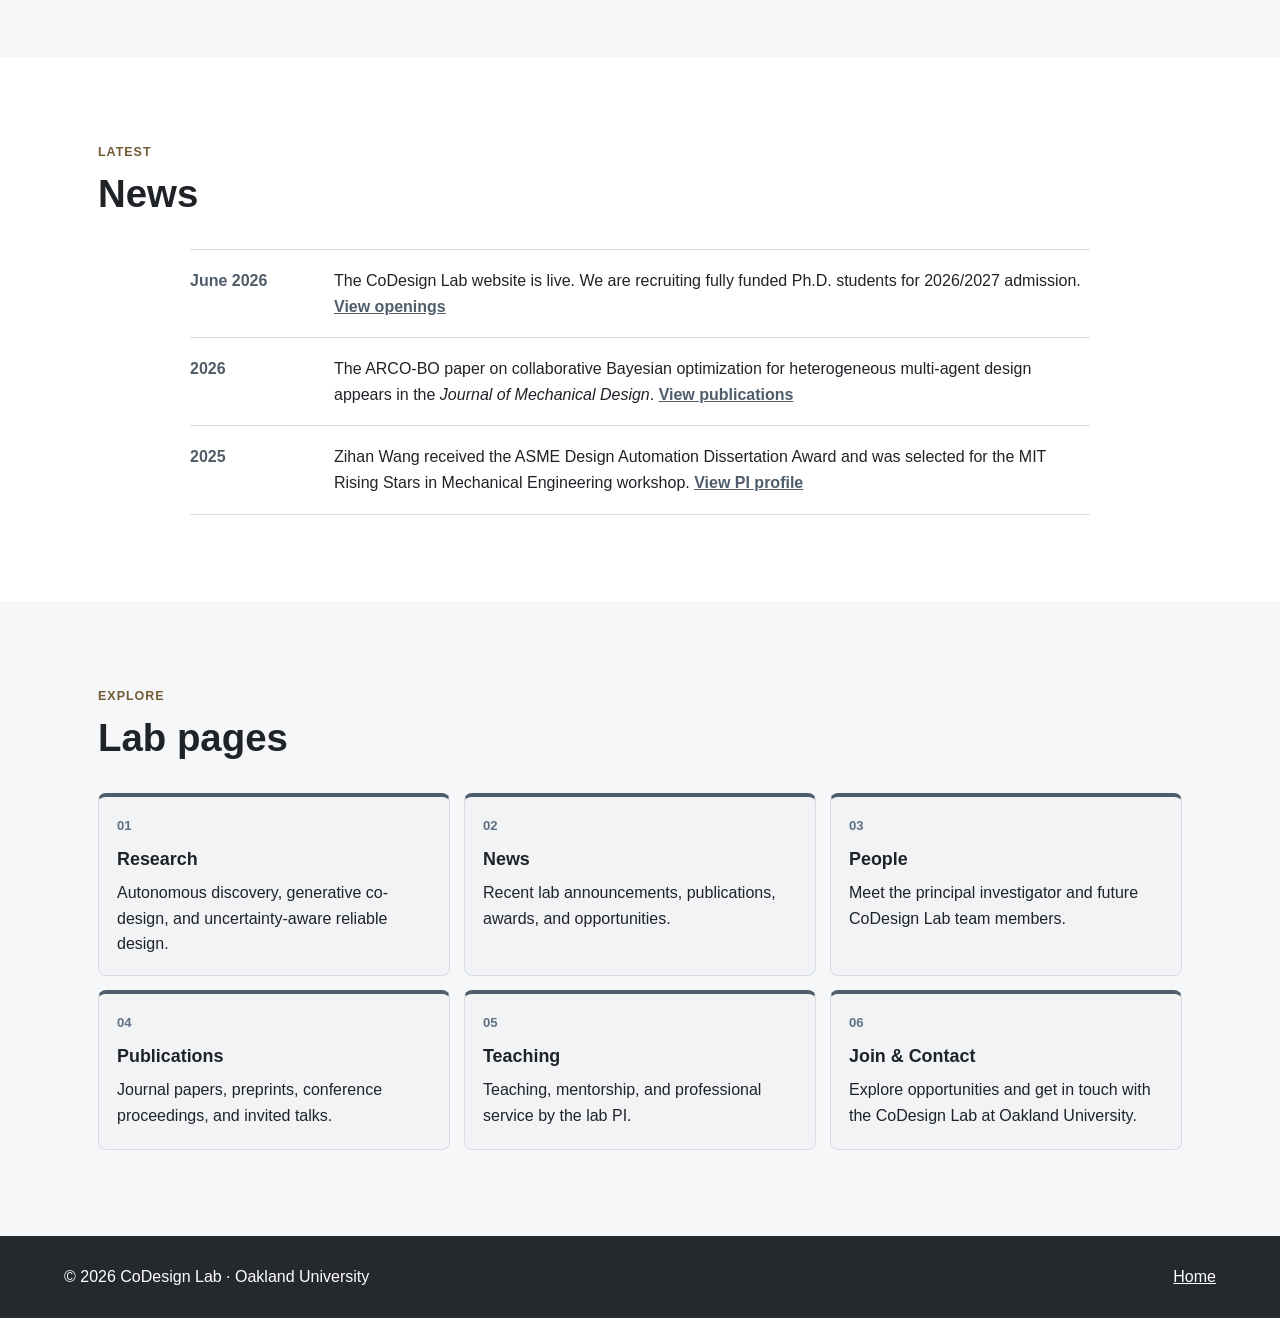
==== commit df871248: "Refine hero model drag behavior" ====
--- a/index.html
+++ b/index.html
@@ -32,13 +32,15 @@
       <section class="hero" aria-label="CoDesign Lab introduction">
         <img class="hero-image" src="assets/codesign-interactive-hero.jpg" alt="AI-enabled computational co-design, metamaterial, and manufacturing research visual" />
         <div class="hero-scrim"></div>
-        <canvas
-          class="hero-interactive-model"
-          data-metamaterial-canvas
-          aria-label="Interactive rotating gray engineering lattice model"
-          role="img"
-        ></canvas>
-        <span class="hero-rotate-hint" aria-hidden="true">Drag to rotate</span>
+        <div class="hero-interactive-wrap">
+          <canvas
+            class="hero-interactive-model"
+            data-metamaterial-canvas
+            aria-label="Interactive rotating gray engineering lattice model"
+            role="img"
+          ></canvas>
+          <span class="hero-rotate-hint" aria-hidden="true">Drag to rotate</span>
+        </div>
         <div class="hero-content">
           <p class="eyebrow">Computational Design Laboratory &middot; Oakland University</p>
           <h1>CoDesign Lab</h1>
--- a/styles.css
+++ b/styles.css
@@ -31,16 +31,6 @@
 
   100% {
     transform: translateY(0) rotate(0deg);
-  }
-}
-
-@keyframes slowFocus {
-  0% {
-    transform: scale(1);
-  }
-
-  100% {
-    transform: scale(1.045);
   }
 }
 
@@ -177,7 +167,7 @@
 
 .hero-image,
 .hero-scrim,
-.hero-interactive-model {
+.hero-interactive-wrap {
   position: absolute;
   inset: 0;
   width: 100%;
@@ -187,22 +177,29 @@
 .hero-image {
   object-fit: cover;
   object-position: center;
-  animation: slowFocus 18s ease-in-out infinite alternate;
 }
 
 .hero-scrim {
   background: linear-gradient(90deg, rgba(37, 40, 44, 0.78), rgba(79, 93, 107, 0.42) 44%, rgba(95, 113, 132, 0.1) 76%);
 }
 
-.hero-interactive-model {
+.hero-interactive-wrap {
   z-index: 1;
   inset: auto clamp(18px, 5vw, 72px) 11% auto;
   width: min(34vw, 480px);
   height: min(34vw, 480px);
+  pointer-events: none;
+}
+
+.hero-interactive-model {
+  display: block;
+  width: 100%;
+  height: 100%;
   cursor: grab;
   filter: drop-shadow(0 20px 28px rgba(0, 0, 0, 0.3));
   opacity: 1;
   touch-action: none;
+  pointer-events: auto;
 }
 
 .hero-interactive-model:active {
@@ -211,8 +208,8 @@
 
 .hero-rotate-hint {
   position: absolute;
-  right: clamp(18px, 5vw, 72px);
-  bottom: calc(11% - 34px);
+  top: 8px;
+  left: 8px;
   z-index: 2;
   border: 1px solid rgba(255, 255, 255, 0.42);
   border-radius: 999px;
@@ -1168,17 +1165,11 @@
     background: linear-gradient(180deg, rgba(37, 40, 44, 0.82), rgba(79, 93, 107, 0.52), rgba(95, 113, 132, 0.22));
   }
 
-  .hero-interactive-model {
+  .hero-interactive-wrap {
     right: 4vw;
     bottom: 7%;
     width: min(50vw, 340px);
     height: min(50vw, 340px);
-    opacity: 0.92;
-  }
-
-  .hero-rotate-hint {
-    right: 4vw;
-    bottom: calc(7% - 30px);
   }
 
   .intro-grid,
@@ -1239,17 +1230,14 @@
     min-height: 720px;
   }
 
-  .hero-interactive-model {
+  .hero-interactive-wrap {
     right: -5vw;
     bottom: 5%;
     width: 58vw;
     height: 58vw;
-    opacity: 0.82;
   }
 
   .hero-rotate-hint {
-    right: 18px;
-    bottom: 18px;
     font-size: 0.72rem;
   }
 
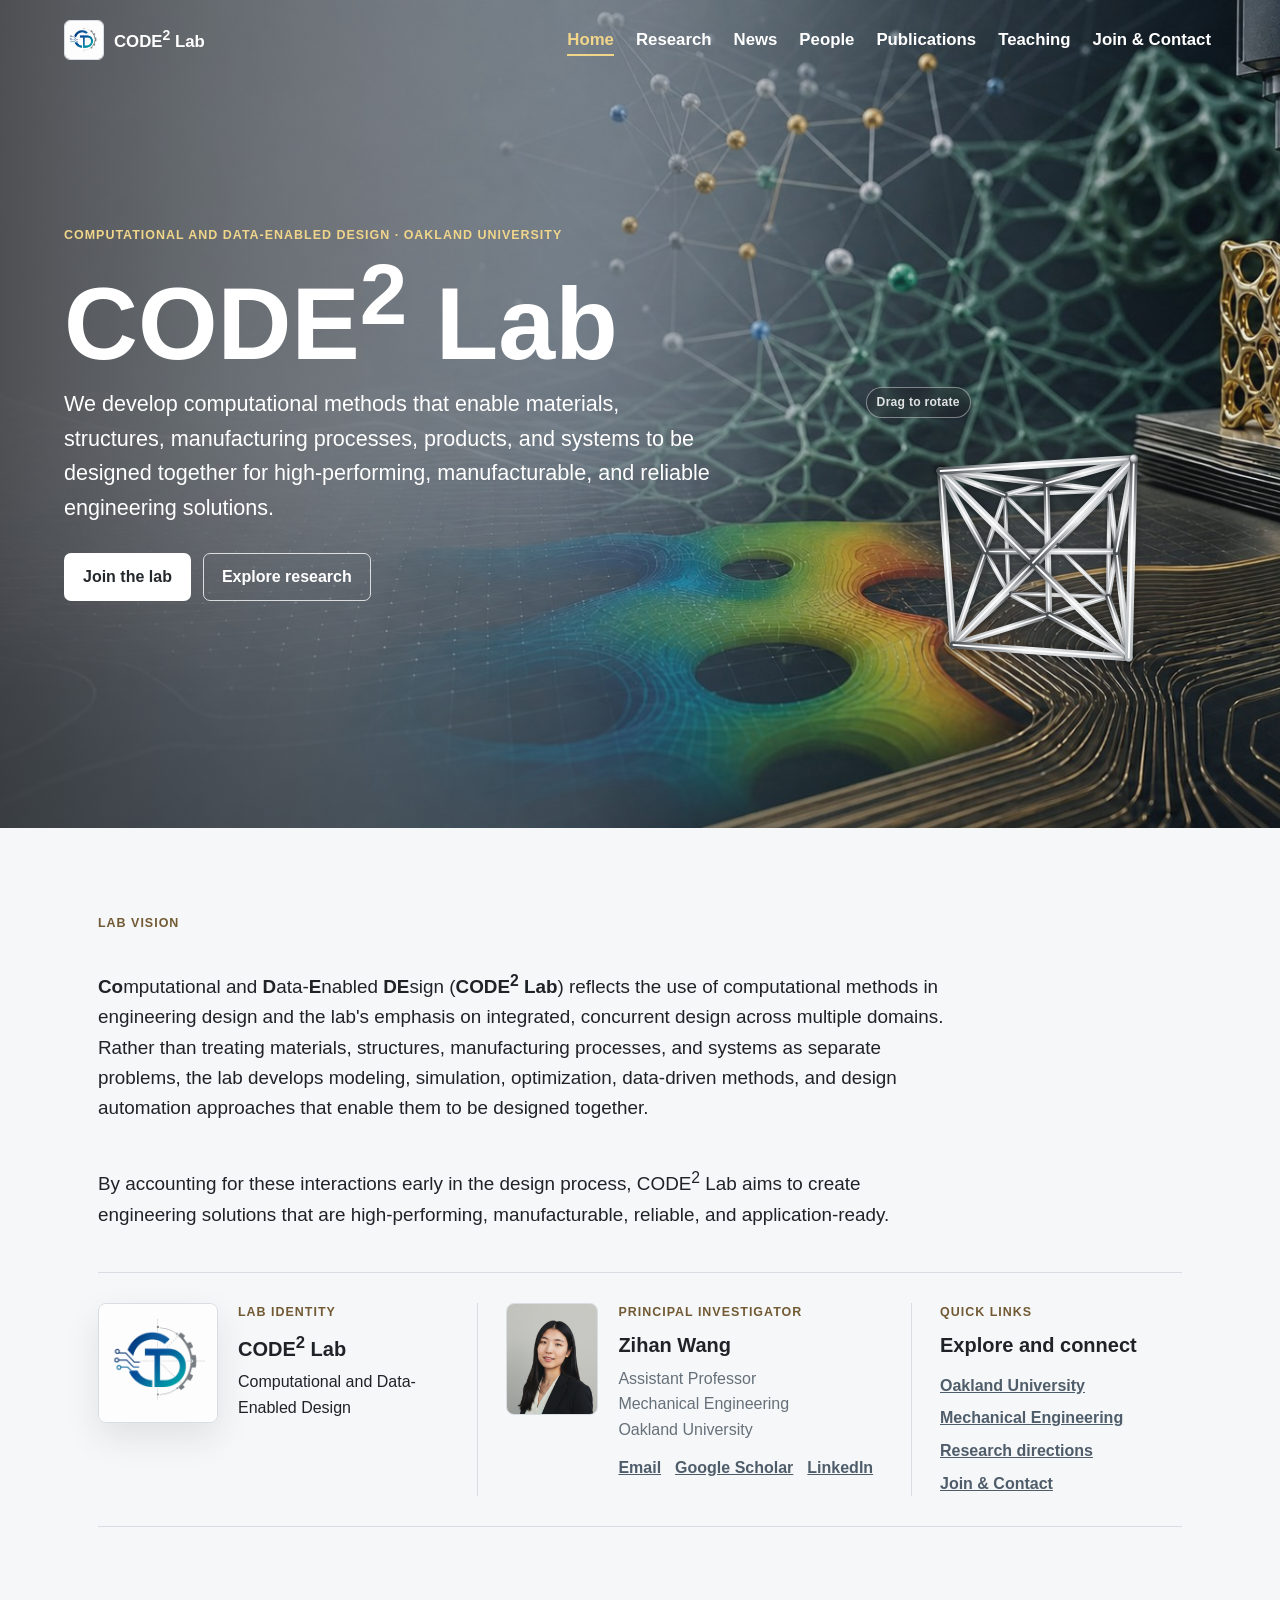
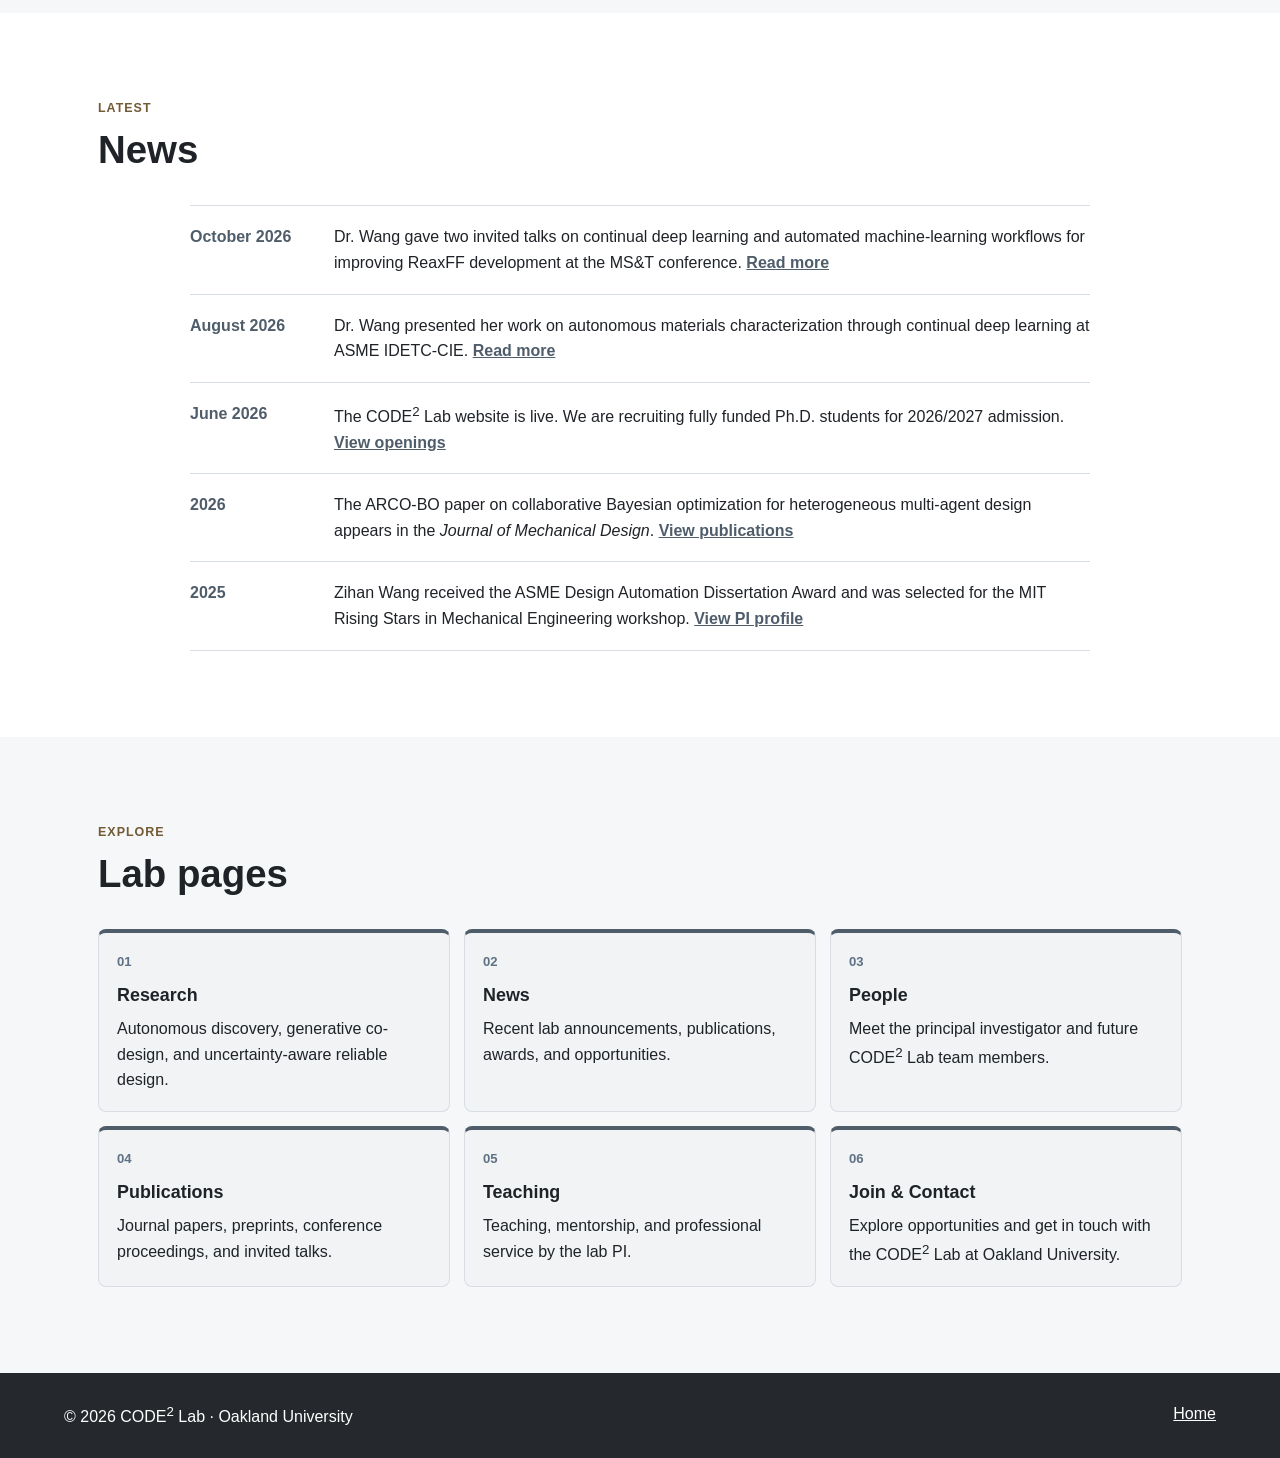
==== commit 4d673d7e: "Add MS&T conference news update" ====
--- a/index.html
+++ b/index.html
@@ -5,17 +5,17 @@
     <meta name="viewport" content="width=device-width, initial-scale=1" />
     <meta
       name="description"
-      content="CoDesign Lab at Oakland University, led by Zihan Wang. Research in computational design, optimization, simulation, data-driven methods, and design automation for coupled engineering systems."
+      content="CODE squared Lab at Oakland University, led by Zihan Wang. Research in computational design, optimization, simulation, data-driven methods, and design automation for coupled engineering systems."
     />
-    <title>CoDesign Lab | Oakland University</title>
+    <title>CODE&sup2; Lab | Oakland University</title>
     <link rel="icon" type="image/png" href="assets/codesign-lab-icon.png" />
-    <link rel="stylesheet" href="styles.css" />
+    <link rel="stylesheet" href="styles.css?v=20260828-news" />
   </head>
   <body>
     <header class="site-header" data-header>
-      <a class="brand" href="index.html" aria-label="CoDesign Lab home">
+      <a class="brand" href="index.html" aria-label="CODE squared Lab home">
         <img class="brand-mark" src="assets/codesign-lab-icon.png" alt="" />
-        <span>CoDesign Lab</span>
+        <span>CODE<sup>2</sup> Lab</span>
       </a>
       <nav class="nav" aria-label="Primary navigation">
         <a class="active" href="index.html">Home</a>
@@ -29,7 +29,7 @@
     </header>
 
     <main>
-      <section class="hero" aria-label="CoDesign Lab introduction">
+      <section class="hero" aria-label="CODE squared Lab introduction">
         <img class="hero-image" src="assets/codesign-interactive-hero.jpg" alt="AI-enabled computational co-design, metamaterial, and manufacturing research visual" />
         <div class="hero-scrim"></div>
         <div class="hero-interactive-wrap">
@@ -42,8 +42,8 @@
           <span class="hero-rotate-hint" aria-hidden="true">Drag to rotate</span>
         </div>
         <div class="hero-content">
-          <p class="eyebrow">Computational Design Laboratory &middot; Oakland University</p>
-          <h1>CoDesign Lab</h1>
+          <p class="eyebrow">Computational and Data-Enabled Design &middot; Oakland University</p>
+          <h1>CODE<sup>2</sup> Lab</h1>
           <p class="hero-copy">
             We develop computational methods that enable materials, structures, manufacturing processes, products,
             and systems to be designed together for high-performing, manufacturable, and reliable engineering solutions.
@@ -59,27 +59,26 @@
       <section class="intro section">
         <div class="section-heading">
           <p class="eyebrow">Lab Vision</p>
-          <h2>Computational co-design for coupled engineering systems</h2>
         </div>
         <p class="lab-vision-copy">
-          CoDesign Lab stands for the Computational Design Laboratory. The name reflects both the use of computational
+          <strong>Co</strong>mputational and <strong>D</strong>ata-<strong>E</strong>nabled <strong>DE</strong>sign (<strong>CODE<sup>2</sup> Lab</strong>) reflects the use of computational
           methods in engineering design and the lab's emphasis on integrated, concurrent design across multiple domains.
           Rather than treating materials, structures, manufacturing processes, and systems as separate problems, the lab
           develops modeling, simulation, optimization, data-driven methods, and design automation approaches that enable
           them to be designed together.
         </p>
         <p class="lab-vision-copy">
-          By accounting for these interactions early in the design process, CoDesign Lab aims to create engineering
+          By accounting for these interactions early in the design process, CODE<sup>2</sup> Lab aims to create engineering
           solutions that are high-performing, manufacturable, reliable, and application-ready.
         </p>
 
         <div class="home-info-grid">
           <div class="home-info-panel home-lab-identity">
-            <img class="home-lab-icon" src="assets/codesign-lab-icon.png" alt="CoDesign Lab icon" />
+            <img class="home-lab-icon" src="assets/codesign-lab-icon.png" alt="CODE squared Lab icon" />
             <div>
               <p class="eyebrow">Lab Identity</p>
-              <h3>CoDesign Lab</h3>
-              <p>Computational Design Laboratory</p>
+              <h3>CODE<sup>2</sup> Lab</h3>
+              <p>Computational and Data-Enabled Design</p>
             </div>
           </div>
 
@@ -90,7 +89,7 @@
               <h3><a href="people.html#principal-investigator">Zihan Wang</a></h3>
               <p>Assistant Professor<br />Mechanical Engineering<br />Oakland University</p>
               <div class="home-pi-links">
-                <a href="mailto:zihan.wang5@northwestern.edu">Email</a>
+                <a href="mailto:zihanwang@oakland.edu">Email</a>
                 <a href="https://scholar.google.com/citations?user=hDSJlrwAAAAJ&amp;hl=en" target="_blank" rel="noopener">Google Scholar</a>
                 <a href="https://www.linkedin.com/in/zihan-wang-ai4design/" target="_blank" rel="noopener">LinkedIn</a>
               </div>
@@ -115,9 +114,24 @@
         </div>
         <div class="news-list">
           <article>
+            <time datetime="2026-10">October 2026</time>
+            <p>
+              Dr. Wang gave two invited talks on continual deep learning and automated machine-learning workflows for
+              improving ReaxFF development at the MS&amp;T conference.
+              <a class="text-link" href="news.html#mst-2026">Read more</a>
+            </p>
+          </article>
+          <article>
+            <time datetime="2026-08">August 2026</time>
+            <p>
+              Dr. Wang presented her work on autonomous materials characterization through continual deep learning at ASME IDETC-CIE.
+              <a class="text-link" href="news.html#asme-idetc-cie-2026">Read more</a>
+            </p>
+          </article>
+          <article>
             <time datetime="2026-06">June 2026</time>
             <p>
-              The CoDesign Lab website is live. We are recruiting fully funded Ph.D. students for 2026/2027 admission.
+              The CODE<sup>2</sup> Lab website is live. We are recruiting fully funded Ph.D. students for 2026/2027 admission.
               <a class="text-link" href="join.html">View openings</a>
             </p>
           </article>
@@ -157,7 +171,7 @@
           <a class="page-card page-card-people" href="people.html">
             <span class="number">03</span>
             <h3>People</h3>
-            <p>Meet the principal investigator and future CoDesign Lab team members.</p>
+            <p>Meet the principal investigator and future CODE<sup>2</sup> Lab team members.</p>
           </a>
           <a class="page-card page-card-publications" href="publications.html">
             <span class="number">04</span>
@@ -172,14 +186,14 @@
           <a class="page-card page-card-join" href="join.html">
             <span class="number">06</span>
             <h3>Join &amp; Contact</h3>
-            <p>Explore opportunities and get in touch with the CoDesign Lab at Oakland University.</p>
+            <p>Explore opportunities and get in touch with the CODE<sup>2</sup> Lab at Oakland University.</p>
           </a>
         </div>
       </section>
     </main>
 
     <footer class="footer">
-      <span>&copy; <span data-year></span> CoDesign Lab &middot; Oakland University</span>
+      <span>&copy; <span data-year></span> CODE<sup>2</sup> Lab &middot; Oakland University</span>
       <a href="index.html">Home</a>
     </footer>
 
--- a/styles.css
+++ b/styles.css
@@ -186,8 +186,8 @@
 .hero-interactive-wrap {
   z-index: 1;
   inset: auto clamp(18px, 5vw, 72px) 11% auto;
-  width: min(34vw, 480px);
-  height: min(34vw, 480px);
+  width: min(28vw, 390px);
+  height: min(28vw, 390px);
   pointer-events: none;
 }
 
@@ -1168,8 +1168,8 @@
   .hero-interactive-wrap {
     right: 4vw;
     bottom: 7%;
-    width: min(50vw, 340px);
-    height: min(50vw, 340px);
+    width: min(42vw, 285px);
+    height: min(42vw, 285px);
   }
 
   .intro-grid,
@@ -1233,8 +1233,8 @@
   .hero-interactive-wrap {
     right: -5vw;
     bottom: 5%;
-    width: 58vw;
-    height: 58vw;
+    width: 48vw;
+    height: 48vw;
   }
 
   .hero-rotate-hint {
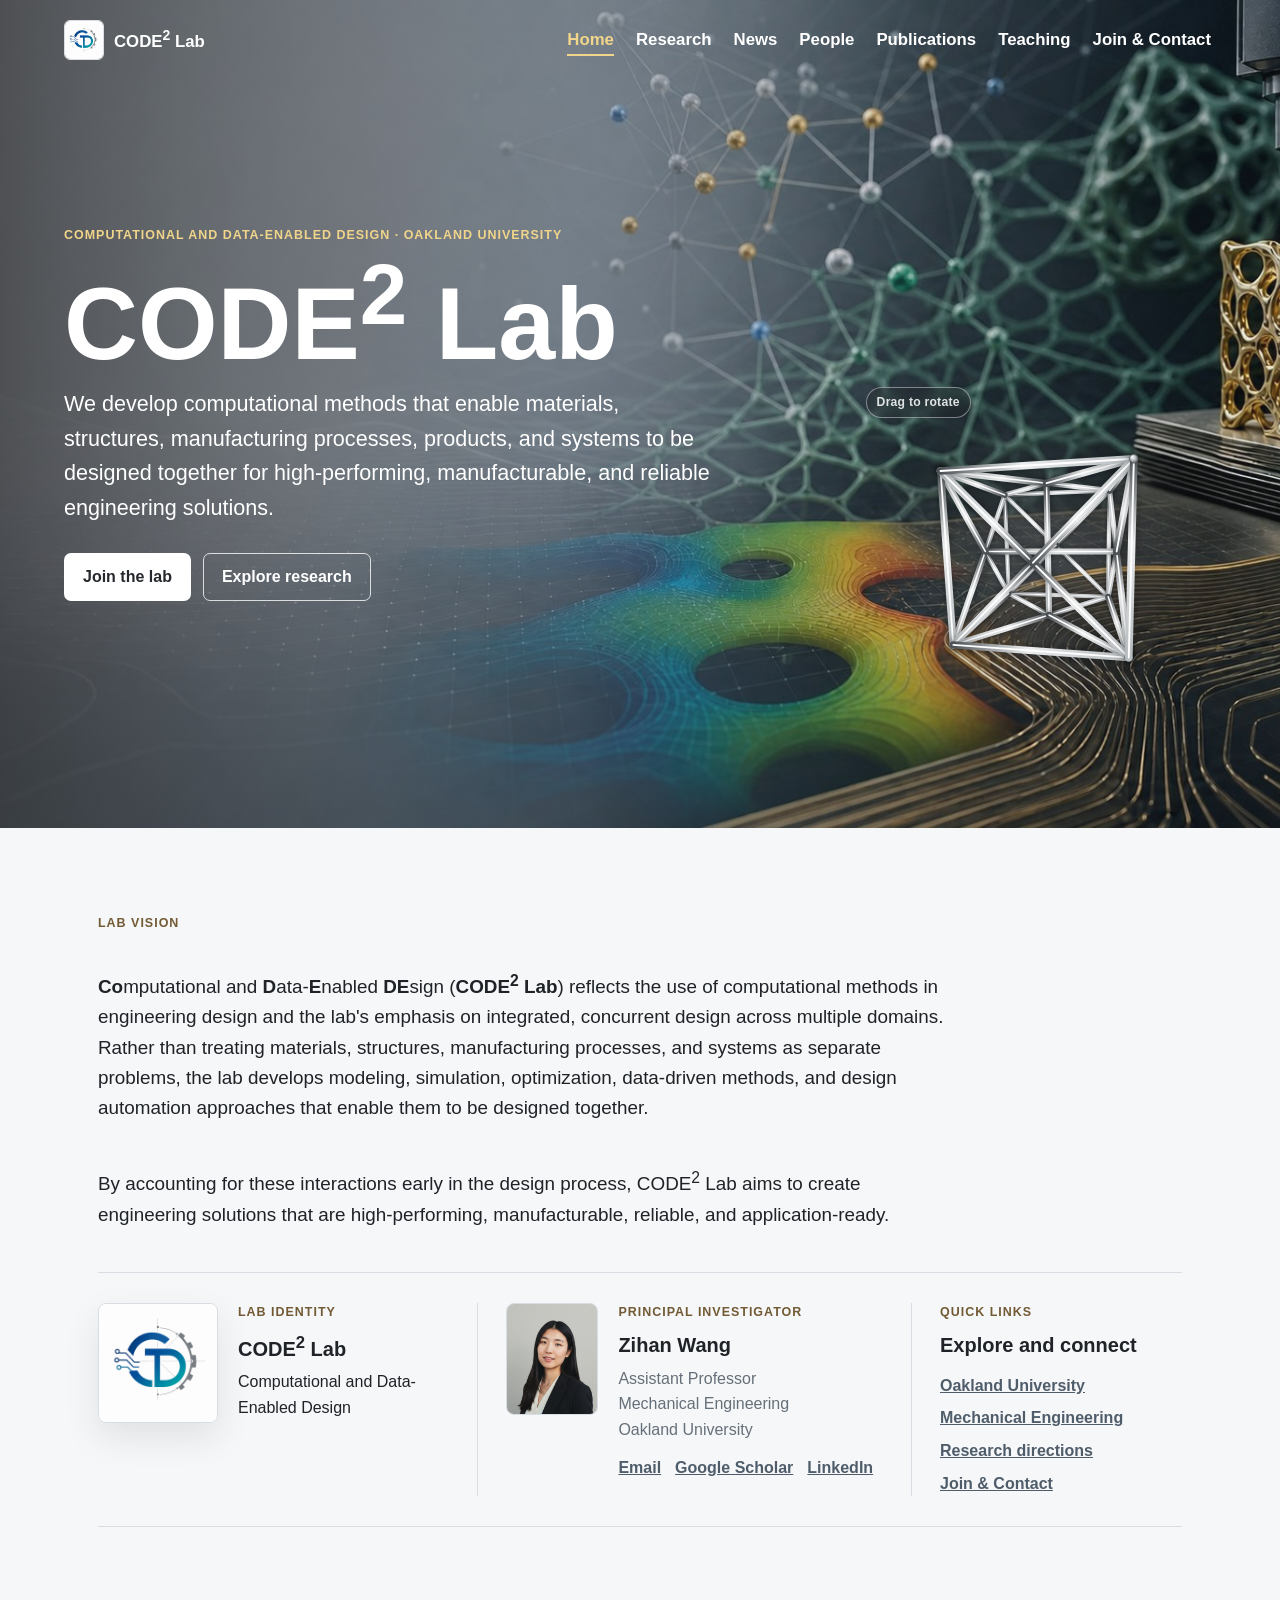
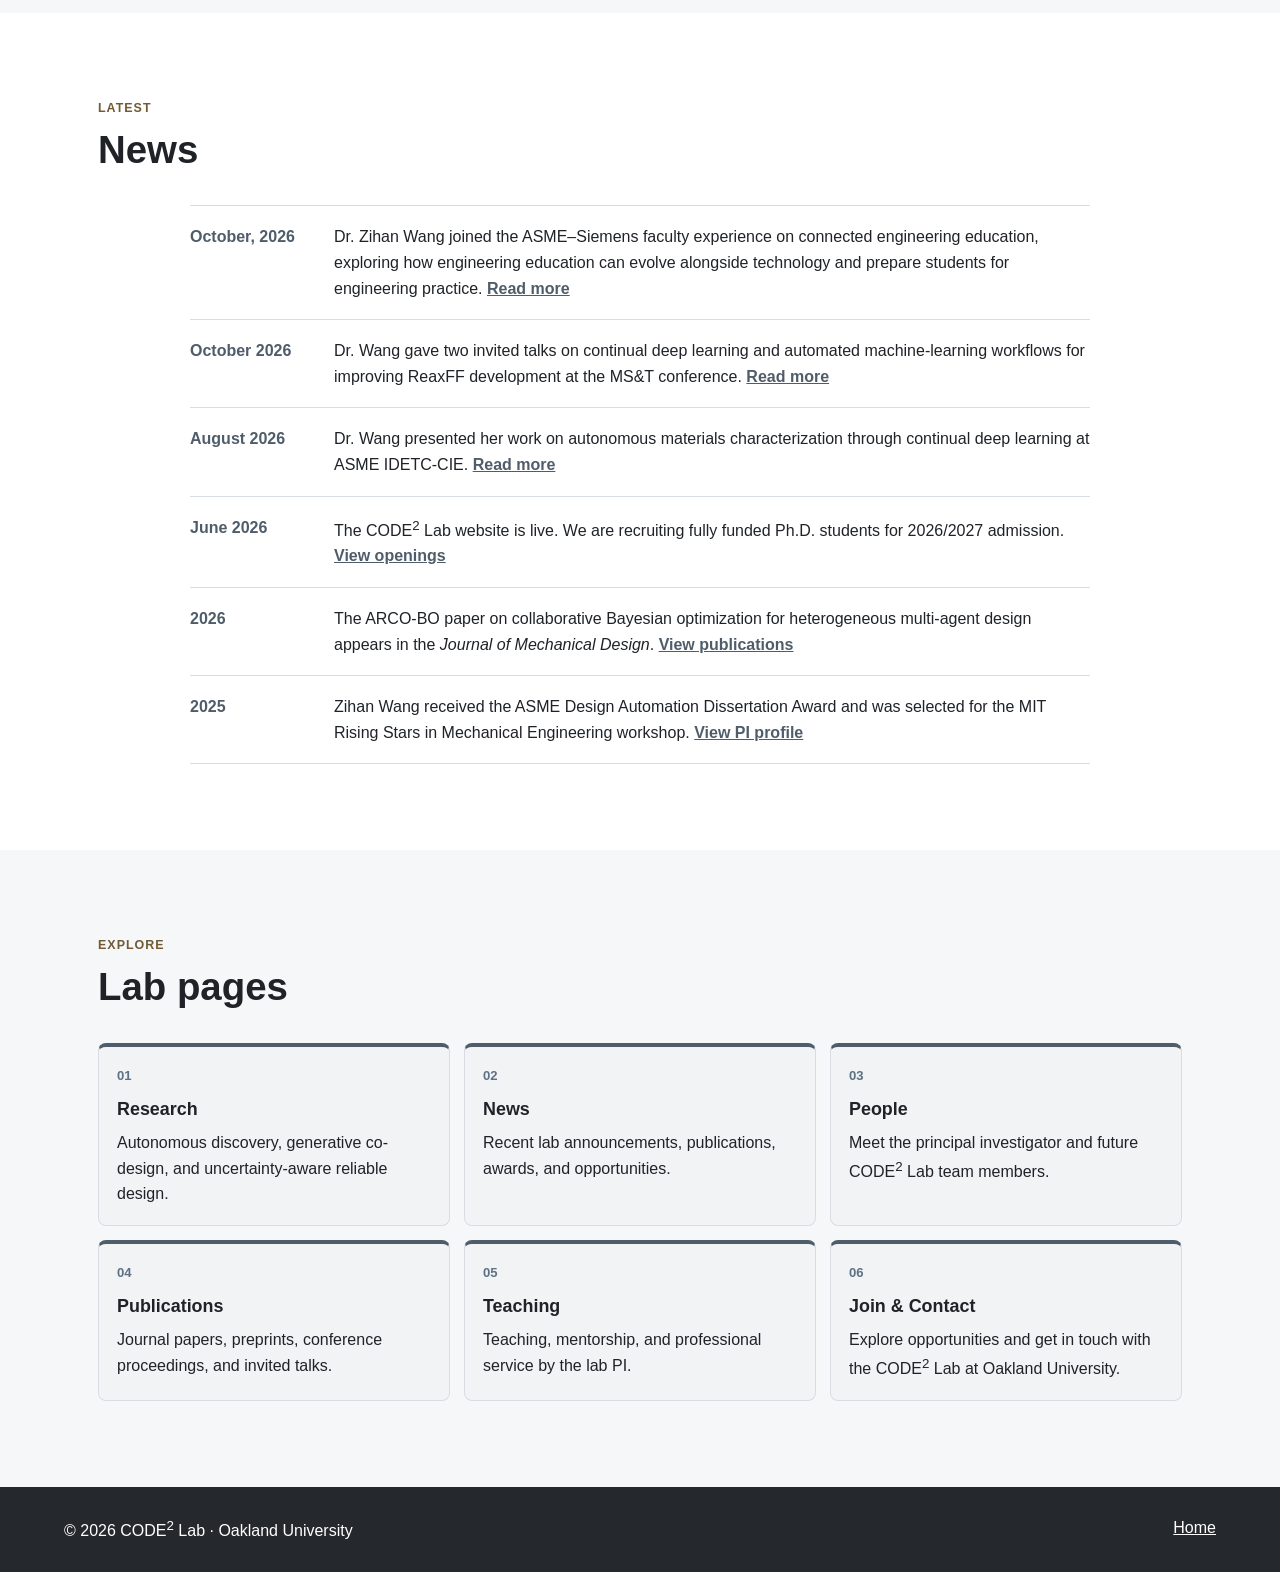
==== commit 26ed5bda: "Add ASME-Siemens faculty experience news" ====
--- a/index.html
+++ b/index.html
@@ -114,6 +114,14 @@
         </div>
         <div class="news-list">
           <article>
+            <time datetime="2026-10">October, 2026</time>
+            <p>
+              Dr. Zihan Wang joined the ASME–Siemens faculty experience on connected engineering education,
+              exploring how engineering education can evolve alongside technology and prepare students for engineering practice.
+              <a class="text-link" href="news.html#asme-siemens-2026">Read more</a>
+            </p>
+          </article>
+          <article>
             <time datetime="2026-10">October 2026</time>
             <p>
               Dr. Wang gave two invited talks on continual deep learning and automated machine-learning workflows for
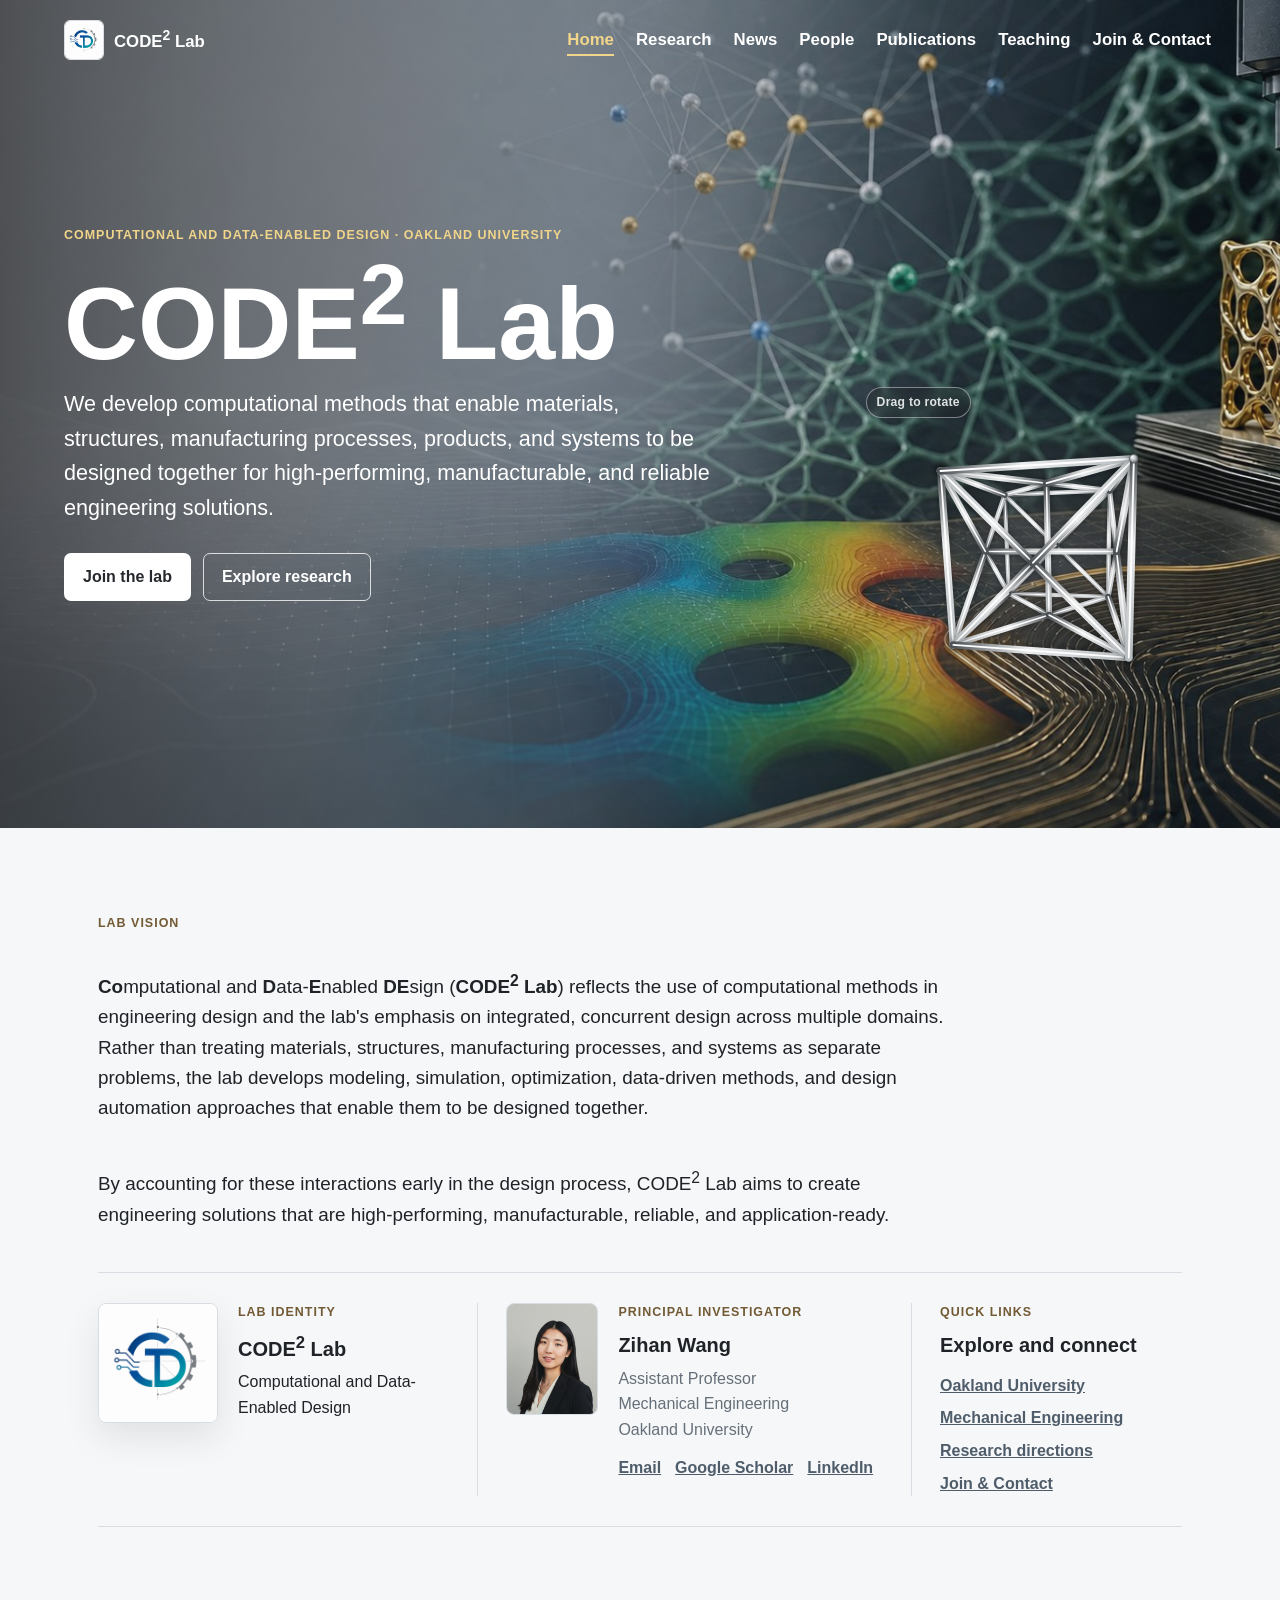
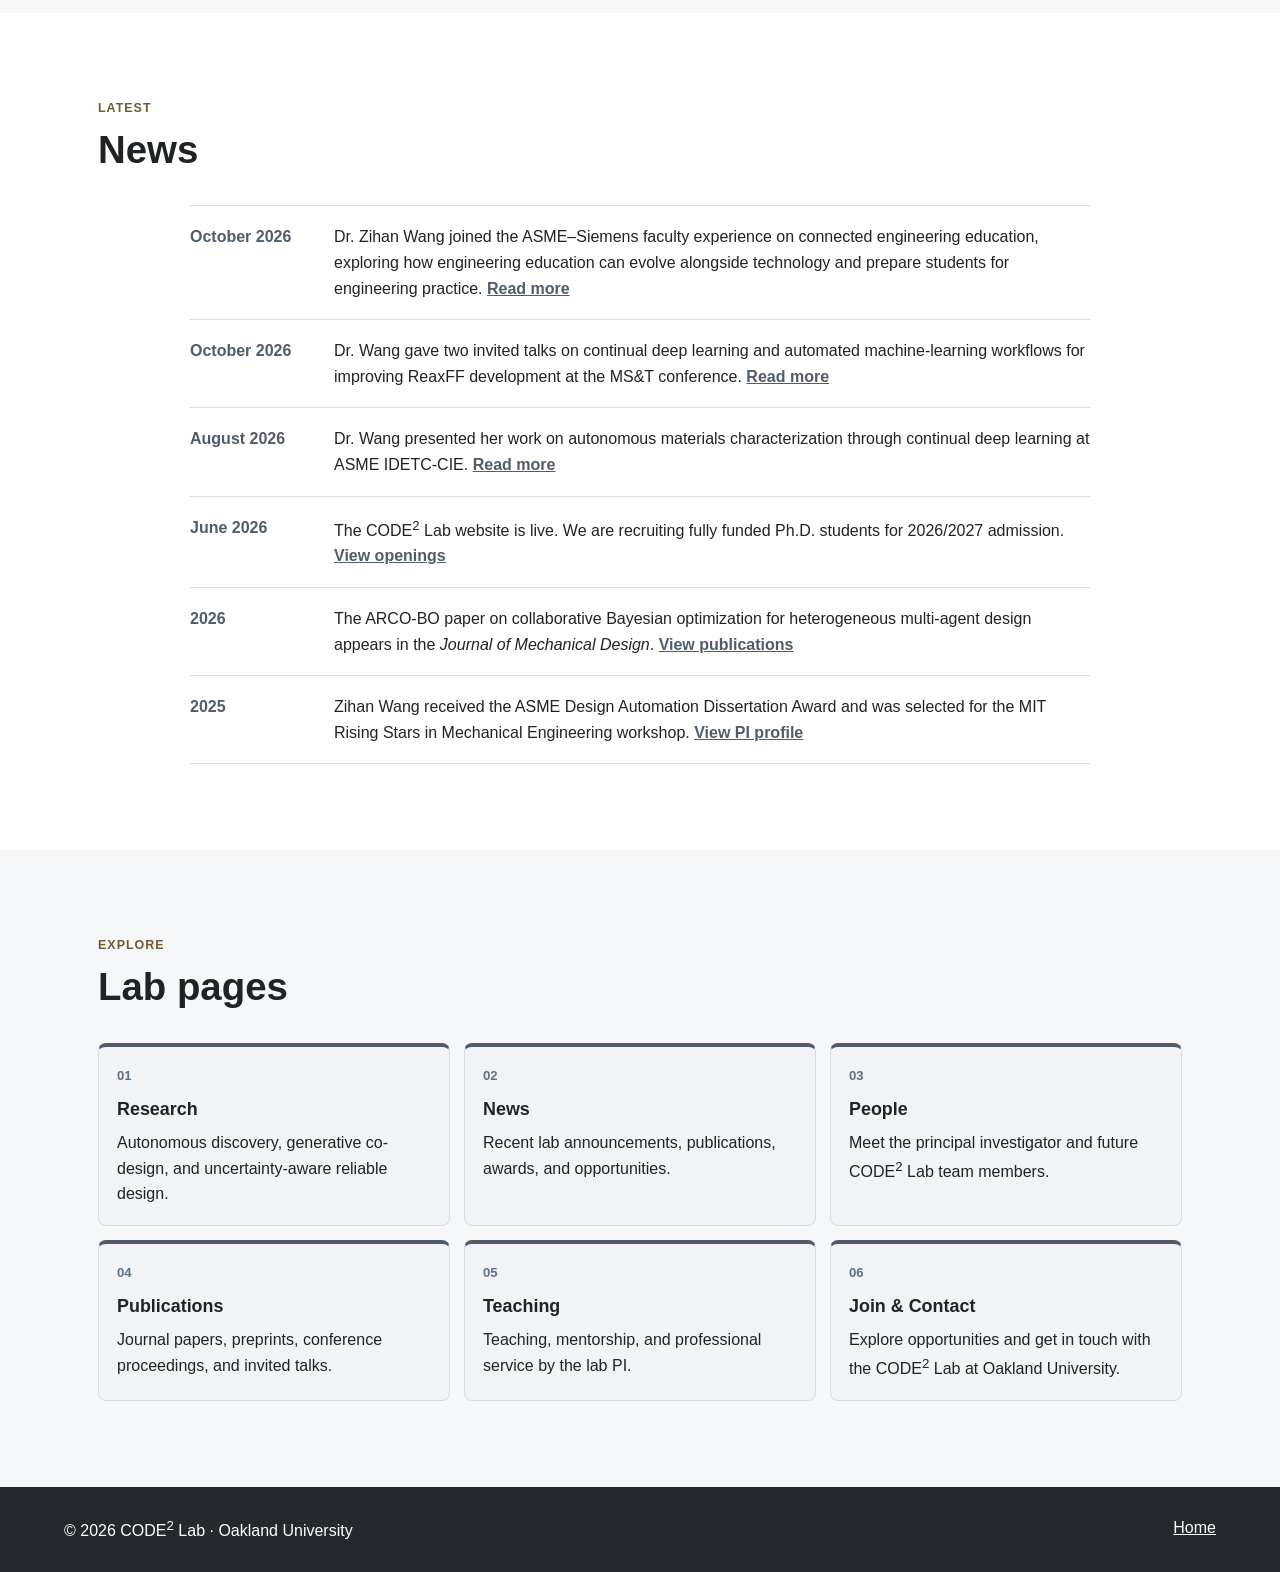
==== commit 1c28d179: "Match October news date format" ====
--- a/index.html
+++ b/index.html
@@ -114,7 +114,7 @@
         </div>
         <div class="news-list">
           <article>
-            <time datetime="2026-10">October, 2026</time>
+            <time datetime="2026-10">October 2026</time>
             <p>
               Dr. Zihan Wang joined the ASME–Siemens faculty experience on connected engineering education,
               exploring how engineering education can evolve alongside technology and prepare students for engineering practice.
